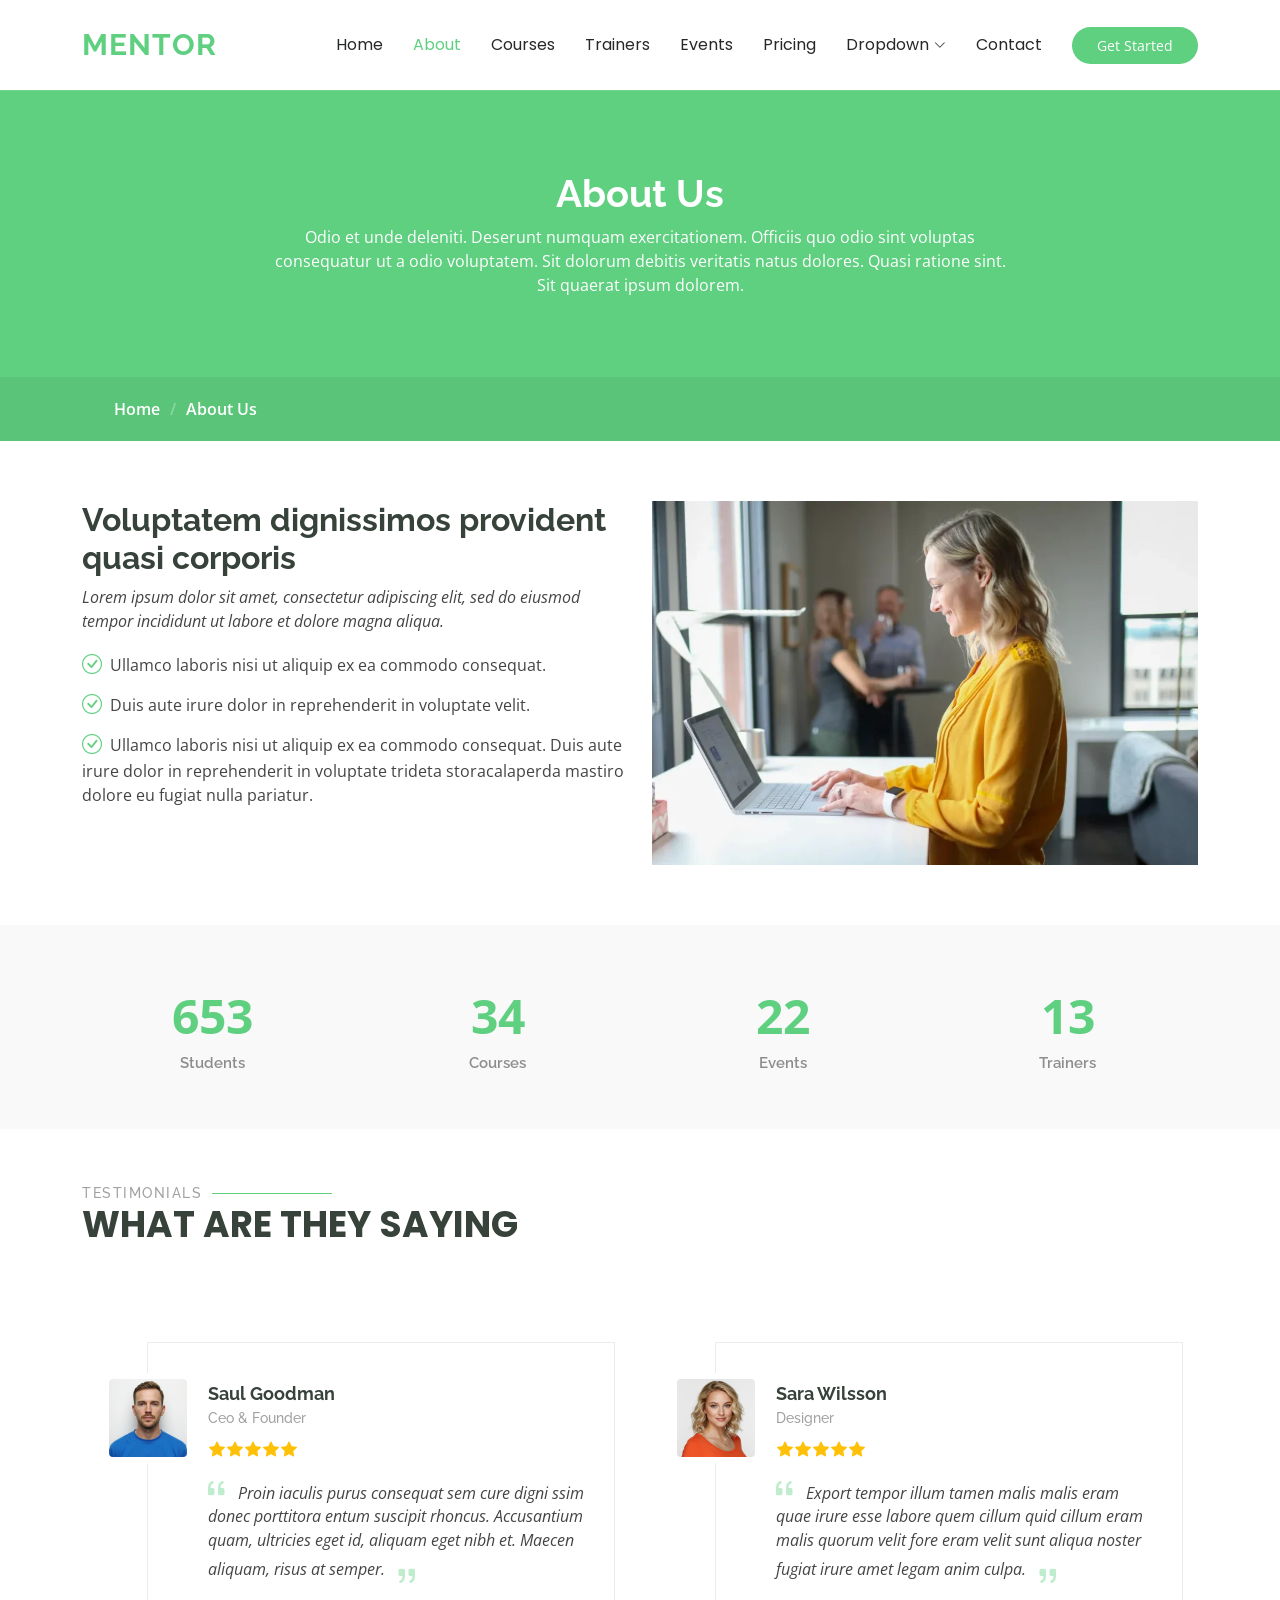
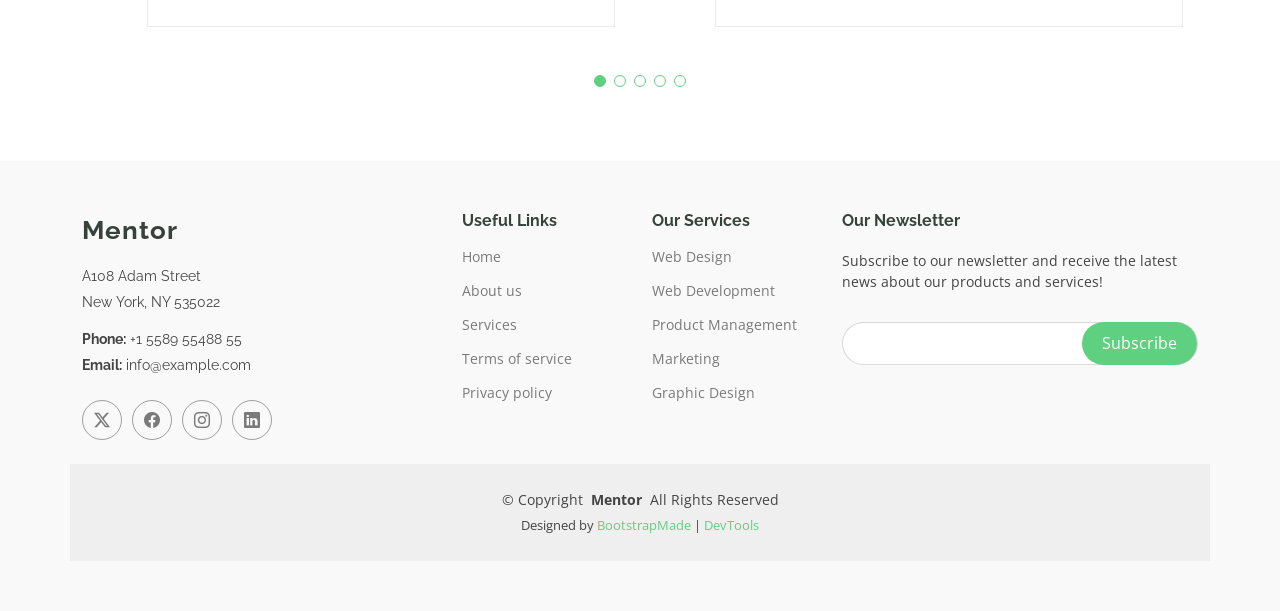
==== about.html @ 99d4b5e5 "first commit" ====
<!DOCTYPE html>
<html lang="en">

<head>
  <meta charset="utf-8">
  <meta content="width=device-width, initial-scale=1.0" name="viewport">
  <title>About - Mentor Bootstrap Template</title>
  <meta name="description" content="">
  <meta name="keywords" content="">

  <!-- Favicons -->
  <link href="assets/img/favicon.png" rel="icon">
  <link href="assets/img/apple-touch-icon.png" rel="apple-touch-icon">

  <!-- Fonts -->
  <link href="https://fonts.googleapis.com" rel="preconnect">
  <link href="https://fonts.gstatic.com" rel="preconnect" crossorigin>
  <link href="https://fonts.googleapis.com/css2?family=Open+Sans:ital,wght@0,300;0,400;0,500;0,600;0,700;0,800;1,300;1,400;1,500;1,600;1,700;1,800&family=Poppins:ital,wght@0,100;0,200;0,300;0,400;0,500;0,600;0,700;0,800;0,900;1,100;1,200;1,300;1,400;1,500;1,600;1,700;1,800;1,900&family=Raleway:ital,wght@0,100;0,200;0,300;0,400;0,500;0,600;0,700;0,800;0,900;1,100;1,200;1,300;1,400;1,500;1,600;1,700;1,800;1,900&display=swap" rel="stylesheet">

  <!-- Vendor CSS Files -->
  <link href="assets/vendor/bootstrap/css/bootstrap.min.css" rel="stylesheet">
  <link href="assets/vendor/bootstrap-icons/bootstrap-icons.css" rel="stylesheet">
  <link href="assets/vendor/aos/aos.css" rel="stylesheet">
  <link href="assets/vendor/glightbox/css/glightbox.min.css" rel="stylesheet">
  <link href="assets/vendor/swiper/swiper-bundle.min.css" rel="stylesheet">

  <!-- Main CSS File -->
  <link href="assets/css/main.css" rel="stylesheet">

  <!-- =======================================================
  * Template Name: Mentor
  * Template URL: https://bootstrapmade.com/mentor-free-education-bootstrap-theme/
  * Updated: Jul 07 2025 with Bootstrap v5.3.7
  * Author: BootstrapMade.com
  * License: https://bootstrapmade.com/license/
  ======================================================== -->
</head>

<body class="about-page">

  <header id="header" class="header d-flex align-items-center sticky-top">
    <div class="container-fluid container-xl position-relative d-flex align-items-center">

      <a href="index.html" class="logo d-flex align-items-center me-auto">
        <!-- Uncomment the line below if you also wish to use an image logo -->
        <!-- <img src="assets/img/logo.webp" alt=""> -->
        <h1 class="sitename">Mentor</h1>
      </a>

      <nav id="navmenu" class="navmenu">
        <ul>
          <li><a href="index.html">Home<br></a></li>
          <li><a href="about.html" class="active">About</a></li>
          <li><a href="courses.html">Courses</a></li>
          <li><a href="trainers.html">Trainers</a></li>
          <li><a href="events.html">Events</a></li>
          <li><a href="pricing.html">Pricing</a></li>
          <li class="dropdown"><a href="#"><span>Dropdown</span> <i class="bi bi-chevron-down toggle-dropdown"></i></a>
            <ul>
              <li><a href="#">Dropdown 1</a></li>
              <li class="dropdown"><a href="#"><span>Deep Dropdown</span> <i class="bi bi-chevron-down toggle-dropdown"></i></a>
                <ul>
                  <li><a href="#">Deep Dropdown 1</a></li>
                  <li><a href="#">Deep Dropdown 2</a></li>
                  <li><a href="#">Deep Dropdown 3</a></li>
                  <li><a href="#">Deep Dropdown 4</a></li>
                  <li><a href="#">Deep Dropdown 5</a></li>
                </ul>
              </li>
              <li><a href="#">Dropdown 2</a></li>
              <li><a href="#">Dropdown 3</a></li>
              <li><a href="#">Dropdown 4</a></li>
            </ul>
          </li>
          <li><a href="contact.html">Contact</a></li>
        </ul>
        <i class="mobile-nav-toggle d-xl-none bi bi-list"></i>
      </nav>

      <a class="btn-getstarted" href="courses.html">Get Started</a>

    </div>
  </header>

  <main class="main">

    <!-- Page Title -->
    <div class="page-title" data-aos="fade">
      <div class="heading">
        <div class="container">
          <div class="row d-flex justify-content-center text-center">
            <div class="col-lg-8">
              <h1>About Us<br></h1>
              <p class="mb-0">Odio et unde deleniti. Deserunt numquam exercitationem. Officiis quo odio sint voluptas consequatur ut a odio voluptatem. Sit dolorum debitis veritatis natus dolores. Quasi ratione sint. Sit quaerat ipsum dolorem.</p>
            </div>
          </div>
        </div>
      </div>
      <nav class="breadcrumbs">
        <div class="container">
          <ol>
            <li><a href="index.html">Home</a></li>
            <li class="current">About Us<br></li>
          </ol>
        </div>
      </nav>
    </div><!-- End Page Title -->

    <!-- About Us Section -->
    <section id="about-us" class="section about-us">

      <div class="container">

        <div class="row gy-4">

          <div class="col-lg-6 order-1 order-lg-2" data-aos="fade-up" data-aos-delay="100">
            <img src="assets/img/about/about-1.webp" class="img-fluid" alt="">
          </div>

          <div class="col-lg-6 order-2 order-lg-1 content" data-aos="fade-up" data-aos-delay="200">
            <h3>Voluptatem dignissimos provident quasi corporis</h3>
            <p class="fst-italic">
              Lorem ipsum dolor sit amet, consectetur adipiscing elit, sed do eiusmod tempor incididunt ut labore et dolore
              magna aliqua.
            </p>
            <ul>
              <li><i class="bi bi-check-circle"></i> <span>Ullamco laboris nisi ut aliquip ex ea commodo consequat.</span></li>
              <li><i class="bi bi-check-circle"></i> <span>Duis aute irure dolor in reprehenderit in voluptate velit.</span></li>
              <li><i class="bi bi-check-circle"></i> <span>Ullamco laboris nisi ut aliquip ex ea commodo consequat. Duis aute irure dolor in reprehenderit in voluptate trideta storacalaperda mastiro dolore eu fugiat nulla pariatur.</span></li>
            </ul>
          </div>

        </div>

      </div>

    </section><!-- /About Us Section -->

    <!-- Counts Section -->
    <section id="counts" class="section counts light-background">

      <div class="container" data-aos="fade-up" data-aos-delay="100">

        <div class="row gy-4">

          <div class="col-lg-3 col-md-6">
            <div class="stats-item text-center w-100 h-100">
              <span data-purecounter-start="0" data-purecounter-end="1232" data-purecounter-duration="1" class="purecounter"></span>
              <p>Students</p>
            </div>
          </div><!-- End Stats Item -->

          <div class="col-lg-3 col-md-6">
            <div class="stats-item text-center w-100 h-100">
              <span data-purecounter-start="0" data-purecounter-end="64" data-purecounter-duration="1" class="purecounter"></span>
              <p>Courses</p>
            </div>
          </div><!-- End Stats Item -->

          <div class="col-lg-3 col-md-6">
            <div class="stats-item text-center w-100 h-100">
              <span data-purecounter-start="0" data-purecounter-end="42" data-purecounter-duration="1" class="purecounter"></span>
              <p>Events</p>
            </div>
          </div><!-- End Stats Item -->

          <div class="col-lg-3 col-md-6">
            <div class="stats-item text-center w-100 h-100">
              <span data-purecounter-start="0" data-purecounter-end="24" data-purecounter-duration="1" class="purecounter"></span>
              <p>Trainers</p>
            </div>
          </div><!-- End Stats Item -->

        </div>

      </div>

    </section><!-- /Counts Section -->

    <!-- Testimonials Section -->
    <section id="testimonials" class="testimonials section">

      <!-- Section Title -->
      <div class="container section-title" data-aos="fade-up">
        <h2>Testimonials</h2>
        <p>What are they saying</p>
      </div><!-- End Section Title -->

      <div class="container" data-aos="fade-up" data-aos-delay="100">

        <div class="swiper init-swiper">
          <script type="application/json" class="swiper-config">
            {
              "loop": true,
              "speed": 600,
              "autoplay": {
                "delay": 5000
              },
              "slidesPerView": "auto",
              "pagination": {
                "el": ".swiper-pagination",
                "type": "bullets",
                "clickable": true
              },
              "breakpoints": {
                "320": {
                  "slidesPerView": 1,
                  "spaceBetween": 40
                },
                "1200": {
                  "slidesPerView": 2,
                  "spaceBetween": 20
                }
              }
            }
          </script>
          <div class="swiper-wrapper">

            <div class="swiper-slide">
              <div class="testimonial-wrap">
                <div class="testimonial-item">
                  <img src="assets/img/person/person-m-9.webp" class="testimonial-img" alt="">
                  <h3>Saul Goodman</h3>
                  <h4>Ceo &amp; Founder</h4>
                  <div class="stars">
                    <i class="bi bi-star-fill"></i><i class="bi bi-star-fill"></i><i class="bi bi-star-fill"></i><i class="bi bi-star-fill"></i><i class="bi bi-star-fill"></i>
                  </div>
                  <p>
                    <i class="bi bi-quote quote-icon-left"></i>
                    <span>Proin iaculis purus consequat sem cure digni ssim donec porttitora entum suscipit rhoncus. Accusantium quam, ultricies eget id, aliquam eget nibh et. Maecen aliquam, risus at semper.</span>
                    <i class="bi bi-quote quote-icon-right"></i>
                  </p>
                </div>
              </div>
            </div><!-- End testimonial item -->

            <div class="swiper-slide">
              <div class="testimonial-wrap">
                <div class="testimonial-item">
                  <img src="assets/img/person/person-f-5.webp" class="testimonial-img" alt="">
                  <h3>Sara Wilsson</h3>
                  <h4>Designer</h4>
                  <div class="stars">
                    <i class="bi bi-star-fill"></i><i class="bi bi-star-fill"></i><i class="bi bi-star-fill"></i><i class="bi bi-star-fill"></i><i class="bi bi-star-fill"></i>
                  </div>
                  <p>
                    <i class="bi bi-quote quote-icon-left"></i>
                    <span>Export tempor illum tamen malis malis eram quae irure esse labore quem cillum quid cillum eram malis quorum velit fore eram velit sunt aliqua noster fugiat irure amet legam anim culpa.</span>
                    <i class="bi bi-quote quote-icon-right"></i>
                  </p>
                </div>
              </div>
            </div><!-- End testimonial item -->

            <div class="swiper-slide">
              <div class="testimonial-wrap">
                <div class="testimonial-item">
                  <img src="assets/img/person/person-f-12.webp" class="testimonial-img" alt="">
                  <h3>Jena Karlis</h3>
                  <h4>Store Owner</h4>
                  <div class="stars">
                    <i class="bi bi-star-fill"></i><i class="bi bi-star-fill"></i><i class="bi bi-star-fill"></i><i class="bi bi-star-fill"></i><i class="bi bi-star-fill"></i>
                  </div>
                  <p>
                    <i class="bi bi-quote quote-icon-left"></i>
                    <span>Enim nisi quem export duis labore cillum quae magna enim sint quorum nulla quem veniam duis minim tempor labore quem eram duis noster aute amet eram fore quis sint minim.</span>
                    <i class="bi bi-quote quote-icon-right"></i>
                  </p>
                </div>
              </div>
            </div><!-- End testimonial item -->

            <div class="swiper-slide">
              <div class="testimonial-wrap">
                <div class="testimonial-item">
                  <img src="assets/img/person/person-m-12.webp" class="testimonial-img" alt="">
                  <h3>Matt Brandon</h3>
                  <h4>Freelancer</h4>
                  <div class="stars">
                    <i class="bi bi-star-fill"></i><i class="bi bi-star-fill"></i><i class="bi bi-star-fill"></i><i class="bi bi-star-fill"></i><i class="bi bi-star-fill"></i>
                  </div>
                  <p>
                    <i class="bi bi-quote quote-icon-left"></i>
                    <span>Fugiat enim eram quae cillum dolore dolor amet nulla culpa multos export minim fugiat minim velit minim dolor enim duis veniam ipsum anim magna sunt elit fore quem dolore labore illum veniam.</span>
                    <i class="bi bi-quote quote-icon-right"></i>
                  </p>
                </div>
              </div>
            </div><!-- End testimonial item -->

            <div class="swiper-slide">
              <div class="testimonial-wrap">
                <div class="testimonial-item">
                  <img src="assets/img/person/person-m-13.webp" class="testimonial-img" alt="">
                  <h3>John Larson</h3>
                  <h4>Entrepreneur</h4>
                  <div class="stars">
                    <i class="bi bi-star-fill"></i><i class="bi bi-star-fill"></i><i class="bi bi-star-fill"></i><i class="bi bi-star-fill"></i><i class="bi bi-star-fill"></i>
                  </div>
                  <p>
                    <i class="bi bi-quote quote-icon-left"></i>
                    <span>Quis quorum aliqua sint quem legam fore sunt eram irure aliqua veniam tempor noster veniam enim culpa labore duis sunt culpa nulla illum cillum fugiat legam esse veniam culpa fore nisi cillum quid.</span>
                    <i class="bi bi-quote quote-icon-right"></i>
                  </p>
                </div>
              </div>
            </div><!-- End testimonial item -->

          </div>
          <div class="swiper-pagination"></div>
        </div>

      </div>

    </section><!-- /Testimonials Section -->

  </main>

  <footer id="footer" class="footer position-relative light-background">

    <div class="container footer-top">
      <div class="row gy-4">
        <div class="col-lg-4 col-md-6 footer-about">
          <a href="index.html" class="logo d-flex align-items-center">
            <span class="sitename">Mentor</span>
          </a>
          <div class="footer-contact pt-3">
            <p>A108 Adam Street</p>
            <p>New York, NY 535022</p>
            <p class="mt-3"><strong>Phone:</strong> <span>+1 5589 55488 55</span></p>
            <p><strong>Email:</strong> <span>info@example.com</span></p>
          </div>
          <div class="social-links d-flex mt-4">
            <a href=""><i class="bi bi-twitter-x"></i></a>
            <a href=""><i class="bi bi-facebook"></i></a>
            <a href=""><i class="bi bi-instagram"></i></a>
            <a href=""><i class="bi bi-linkedin"></i></a>
          </div>
        </div>

        <div class="col-lg-2 col-md-3 footer-links">
          <h4>Useful Links</h4>
          <ul>
            <li><a href="#">Home</a></li>
            <li><a href="#">About us</a></li>
            <li><a href="#">Services</a></li>
            <li><a href="#">Terms of service</a></li>
            <li><a href="#">Privacy policy</a></li>
          </ul>
        </div>

        <div class="col-lg-2 col-md-3 footer-links">
          <h4>Our Services</h4>
          <ul>
            <li><a href="#">Web Design</a></li>
            <li><a href="#">Web Development</a></li>
            <li><a href="#">Product Management</a></li>
            <li><a href="#">Marketing</a></li>
            <li><a href="#">Graphic Design</a></li>
          </ul>
        </div>

        <div class="col-lg-4 col-md-12 footer-newsletter">
          <h4>Our Newsletter</h4>
          <p>Subscribe to our newsletter and receive the latest news about our products and services!</p>
          <form action="#" method="post" class="email-form">
            <div class="newsletter-form"><input type="email" name="email"><input type="submit" value="Subscribe"></div>
            <div class="loading">Loading</div>
            <div class="error-message"></div>
            <div class="sent-message">Your subscription request has been sent. Thank you!</div>
          </form>
        </div>

      </div>
    </div>

    <div class="container copyright text-center mt-4">
      <p>© <span>Copyright</span> <strong class="px-1 sitename">Mentor</strong> <span>All Rights Reserved</span></p>
      <div class="credits">
        <!-- All the links in the footer should remain intact. -->
        <!-- You can delete the links only if you've purchased the pro version. -->
        <!-- Licensing information: https://bootstrapmade.com/license/ -->
        Designed by <a href="https://bootstrapmade.com/">BootstrapMade</a> | <a href="https://bootstrapmade.com/tools/">DevTools</a>
      </div>
    </div>

  </footer>

  <!-- Scroll Top -->
  <a href="#" id="scroll-top" class="scroll-top d-flex align-items-center justify-content-center"><i class="bi bi-arrow-up-short"></i></a>

  <!-- Preloader -->
  <div id="preloader"></div>

  <!-- Vendor JS Files -->
  <script src="assets/vendor/bootstrap/js/bootstrap.bundle.min.js"></script>
  <script src="assets/vendor/aos/aos.js"></script>
  <script src="assets/vendor/glightbox/js/glightbox.min.js"></script>
  <script src="assets/vendor/purecounter/purecounter_vanilla.js"></script>
  <script src="assets/vendor/swiper/swiper-bundle.min.js"></script>

  <!-- Main JS File -->
  <script src="assets/js/main.js"></script>

</body>

</html>
---- assets/css/main.css ----
/**
* Template Name: Mentor
* Template URL: https://bootstrapmade.com/mentor-free-education-bootstrap-theme/
* Updated: Jul 07 2025 with Bootstrap v5.3.7
* Author: BootstrapMade.com
* License: https://bootstrapmade.com/license/
*/

/*--------------------------------------------------------------
# Font & Color Variables
# Help: https://bootstrapmade.com/color-system/
--------------------------------------------------------------*/
/* Fonts */
:root {
  --default-font: "Open Sans",  system-ui, -apple-system, "Segoe UI", Roboto, "Helvetica Neue", Arial, "Noto Sans", "Liberation Sans", sans-serif, "Apple Color Emoji", "Segoe UI Emoji", "Segoe UI Symbol", "Noto Color Emoji";
  --heading-font: "Raleway",  sans-serif;
  --nav-font: "Poppins",  sans-serif;
}

/* Global Colors - The following color variables are used throughout the website. Updating them here will change the color scheme of the entire website */
:root { 
  --background-color: #ffffff; /* Background color for the entire website, including individual sections */
  --default-color: #444444; /* Default color used for the majority of the text content across the entire website */
  --heading-color: #37423b; /* Color for headings, subheadings and title throughout the website */
  --accent-color: #5fcf80; /* Accent color that represents your brand on the website. It's used for buttons, links, and other elements that need to stand out */
  --surface-color: #ffffff; /* The surface color is used as a background of boxed elements within sections, such as cards, icon boxes, or other elements that require a visual separation from the global background. */
  --contrast-color: #ffffff; /* Contrast color for text, ensuring readability against backgrounds of accent, heading, or default colors. */
}

/* Nav Menu Colors - The following color variables are used specifically for the navigation menu. They are separate from the global colors to allow for more customization options */
:root {
  --nav-color: #272828;  /* The default color of the main navmenu links */
  --nav-hover-color: #5fcf80; /* Applied to main navmenu links when they are hovered over or active */
  --nav-mobile-background-color: #ffffff; /* Used as the background color for mobile navigation menu */
  --nav-dropdown-background-color: #ffffff; /* Used as the background color for dropdown items that appear when hovering over primary navigation items */
  --nav-dropdown-color: #272828; /* Used for navigation links of the dropdown items in the navigation menu. */
  --nav-dropdown-hover-color: #5fcf80; /* Similar to --nav-hover-color, this color is applied to dropdown navigation links when they are hovered over. */
}

/* Color Presets - These classes override global colors when applied to any section or element, providing reuse of the sam color scheme. */

.light-background {
  --background-color: #f9f9f9;
  --surface-color: #ffffff;
}

.dark-background {
  --background-color: #060606;
  --default-color: #ffffff;
  --heading-color: #ffffff;
  --surface-color: #252525;
  --contrast-color: #ffffff;
}

/* Smooth scroll */
:root {
  scroll-behavior: smooth;
}

/*--------------------------------------------------------------
# General Styling & Shared Classes
--------------------------------------------------------------*/
body {
  color: var(--default-color);
  background-color: var(--background-color);
  font-family: var(--default-font);
}

a {
  color: var(--accent-color);
  text-decoration: none;
  transition: 0.3s;
}

a:hover {
  color: color-mix(in srgb, var(--accent-color), transparent 25%);
  text-decoration: none;
}

h1,
h2,
h3,
h4,
h5,
h6 {
  color: var(--heading-color);
  font-family: var(--heading-font);
}

/* Email Form Messages
------------------------------*/
.email-form .error-message {
  display: none;
  background: #df1529;
  color: #ffffff;
  text-align: left;
  padding: 15px;
  margin-bottom: 24px;
  font-weight: 600;
}

.email-form .sent-message {
  display: none;
  color: #ffffff;
  background: #059652;
  text-align: center;
  padding: 15px;
  margin-bottom: 24px;
  font-weight: 600;
}

.email-form .loading {
  display: none;
  background: var(--surface-color);
  text-align: center;
  padding: 15px;
  margin-bottom: 24px;
}

.email-form .loading:before {
  content: "";
  display: inline-block;
  border-radius: 50%;
  width: 24px;
  height: 24px;
  margin: 0 10px -6px 0;
  border: 3px solid var(--accent-color);
  border-top-color: var(--surface-color);
  animation: email-form-loading 1s linear infinite;
}

@keyframes email-form-loading {
  0% {
    transform: rotate(0deg);
  }

  100% {
    transform: rotate(360deg);
  }
}

/* Pulsating Play Button
------------------------------*/
.pulsating-play-btn {
  width: 94px;
  height: 94px;
  background: radial-gradient(var(--accent-color) 50%, color-mix(in srgb, var(--accent-color), transparent 75%) 52%);
  border-radius: 50%;
  display: block;
  position: relative;
  overflow: hidden;
}

.pulsating-play-btn:before {
  content: "";
  position: absolute;
  width: 120px;
  height: 120px;
  animation-delay: 0s;
  animation: pulsate-play-btn 2s;
  animation-direction: forwards;
  animation-iteration-count: infinite;
  animation-timing-function: steps;
  opacity: 1;
  border-radius: 50%;
  border: 5px solid color-mix(in srgb, var(--accent-color), transparent 30%);
  top: -15%;
  left: -15%;
  background: rgba(198, 16, 0, 0);
}

.pulsating-play-btn:after {
  content: "";
  position: absolute;
  left: 50%;
  top: 50%;
  transform: translateX(-40%) translateY(-50%);
  width: 0;
  height: 0;
  border-top: 10px solid transparent;
  border-bottom: 10px solid transparent;
  border-left: 15px solid #fff;
  z-index: 100;
  transition: all 400ms cubic-bezier(0.55, 0.055, 0.675, 0.19);
}

.pulsating-play-btn:hover:before {
  content: "";
  position: absolute;
  left: 50%;
  top: 50%;
  transform: translateX(-40%) translateY(-50%);
  width: 0;
  height: 0;
  border: none;
  border-top: 10px solid transparent;
  border-bottom: 10px solid transparent;
  border-left: 15px solid #fff;
  z-index: 200;
  animation: none;
  border-radius: 0;
}

.pulsating-play-btn:hover:after {
  border-left: 15px solid var(--accent-color);
  transform: scale(20);
}

@keyframes pulsate-play-btn {
  0% {
    transform: scale(0.6, 0.6);
    opacity: 1;
  }

  100% {
    transform: scale(1, 1);
    opacity: 0;
  }
}

/*--------------------------------------------------------------
# Global Header
--------------------------------------------------------------*/
.header {
  color: var(--default-color);
  background-color: var(--background-color);
  padding: 15px 0;
  transition: all 0.5s;
  z-index: 997;
}

.header .logo {
  line-height: 1;
}

.header .logo img {
  max-height: 36px;
  margin-right: 8px;
}

.header .logo h1 {
  font-weight: 700;
  font-size: 30px;
  margin: 0;
  letter-spacing: 1px;
  text-transform: uppercase;
  color: var(--accent-color);
}

.header .btn-getstarted,
.header .btn-getstarted:focus {
  color: var(--contrast-color);
  background: var(--accent-color);
  font-size: 14px;
  padding: 8px 25px;
  margin: 0 0 0 30px;
  border-radius: 50px;
  transition: 0.3s;
}

.header .btn-getstarted:hover,
.header .btn-getstarted:focus:hover {
  color: var(--contrast-color);
  background: color-mix(in srgb, var(--accent-color), transparent 15%);
}

@media (max-width: 1200px) {
  .header .logo {
    order: 1;
  }

  .header .btn-getstarted {
    order: 2;
    margin: 0 15px 0 0;
    padding: 6px 15px;
  }

  .header .navmenu {
    order: 3;
  }
}

.scrolled .header {
  box-shadow: 0px 0 18px rgba(0, 0, 0, 0.1);
}

/*--------------------------------------------------------------
# Navigation Menu
--------------------------------------------------------------*/
/* Navmenu - Desktop */
@media (min-width: 1200px) {
  .navmenu {
    padding: 0;
  }

  .navmenu ul {
    margin: 0;
    padding: 0;
    display: flex;
    list-style: none;
    align-items: center;
  }

  .navmenu li {
    position: relative;
  }

  .navmenu a,
  .navmenu a:focus {
    color: var(--nav-color);
    padding: 18px 15px;
    font-size: 16px;
    font-family: var(--nav-font);
    font-weight: 400;
    display: flex;
    align-items: center;
    justify-content: space-between;
    white-space: nowrap;
    transition: 0.3s;
  }

  .navmenu a i,
  .navmenu a:focus i {
    font-size: 12px;
    line-height: 0;
    margin-left: 5px;
    transition: 0.3s;
  }

  .navmenu li:last-child a {
    padding-right: 0;
  }

  .navmenu li:hover>a,
  .navmenu .active,
  .navmenu .active:focus {
    color: var(--nav-hover-color);
  }

  .navmenu .dropdown ul {
    margin: 0;
    padding: 10px 0;
    background: var(--nav-dropdown-background-color);
    display: block;
    position: absolute;
    visibility: hidden;
    left: 14px;
    top: 130%;
    opacity: 0;
    transition: 0.3s;
    border-radius: 4px;
    z-index: 99;
    box-shadow: 0px 0px 30px rgba(0, 0, 0, 0.1);
  }

  .navmenu .dropdown ul li {
    min-width: 200px;
  }

  .navmenu .dropdown ul a {
    padding: 10px 20px;
    font-size: 15px;
    text-transform: none;
    color: var(--nav-dropdown-color);
  }

  .navmenu .dropdown ul a i {
    font-size: 12px;
  }

  .navmenu .dropdown ul a:hover,
  .navmenu .dropdown ul .active:hover,
  .navmenu .dropdown ul li:hover>a {
    color: var(--nav-dropdown-hover-color);
  }

  .navmenu .dropdown:hover>ul {
    opacity: 1;
    top: 100%;
    visibility: visible;
  }

  .navmenu .dropdown .dropdown ul {
    top: 0;
    left: -90%;
    visibility: hidden;
  }

  .navmenu .dropdown .dropdown:hover>ul {
    opacity: 1;
    top: 0;
    left: -100%;
    visibility: visible;
  }
}

/* Navmenu - Mobile */
@media (max-width: 1199px) {
  .mobile-nav-toggle {
    color: var(--nav-color);
    font-size: 28px;
    line-height: 0;
    margin-right: 10px;
    cursor: pointer;
    transition: color 0.3s;
  }

  .navmenu {
    padding: 0;
    z-index: 9997;
  }

  .navmenu ul {
    display: none;
    list-style: none;
    position: absolute;
    inset: 60px 20px 20px 20px;
    padding: 10px 0;
    margin: 0;
    border-radius: 6px;
    background-color: var(--nav-mobile-background-color);
    border: 1px solid color-mix(in srgb, var(--default-color), transparent 90%);
    box-shadow: none;
    overflow-y: auto;
    transition: 0.3s;
    z-index: 9998;
  }

  .navmenu a,
  .navmenu a:focus {
    color: var(--nav-dropdown-color);
    padding: 10px 20px;
    font-family: var(--nav-font);
    font-size: 17px;
    font-weight: 500;
    display: flex;
    align-items: center;
    justify-content: space-between;
    white-space: nowrap;
    transition: 0.3s;
  }

  .navmenu a i,
  .navmenu a:focus i {
    font-size: 12px;
    line-height: 0;
    margin-left: 5px;
    width: 30px;
    height: 30px;
    display: flex;
    align-items: center;
    justify-content: center;
    border-radius: 50%;
    transition: 0.3s;
    background-color: color-mix(in srgb, var(--accent-color), transparent 90%);
  }

  .navmenu a i:hover,
  .navmenu a:focus i:hover {
    background-color: var(--accent-color);
    color: var(--contrast-color);
  }

  .navmenu a:hover,
  .navmenu .active,
  .navmenu .active:focus {
    color: var(--nav-dropdown-hover-color);
  }

  .navmenu .active i,
  .navmenu .active:focus i {
    background-color: var(--accent-color);
    color: var(--contrast-color);
    transform: rotate(180deg);
  }

  .navmenu .dropdown ul {
    position: static;
    display: none;
    z-index: 99;
    padding: 10px 0;
    margin: 10px 20px;
    background-color: var(--nav-dropdown-background-color);
    transition: all 0.5s ease-in-out;
  }

  .navmenu .dropdown ul ul {
    background-color: rgba(33, 37, 41, 0.1);
  }

  .navmenu .dropdown>.dropdown-active {
    display: block;
    background-color: rgba(33, 37, 41, 0.03);
  }

  .mobile-nav-active {
    overflow: hidden;
  }

  .mobile-nav-active .mobile-nav-toggle {
    color: #fff;
    position: absolute;
    font-size: 32px;
    top: 15px;
    right: 15px;
    margin-right: 0;
    z-index: 9999;
  }

  .mobile-nav-active .navmenu {
    position: fixed;
    overflow: hidden;
    inset: 0;
    background: rgba(33, 37, 41, 0.8);
    transition: 0.3s;
  }

  .mobile-nav-active .navmenu>ul {
    display: block;
  }
}

/*--------------------------------------------------------------
# Global Footer
--------------------------------------------------------------*/
.footer {
  color: var(--default-color);
  background-color: var(--background-color);
  font-size: 14px;
  padding-bottom: 50px;
  position: relative;
}

.footer .footer-top {
  padding-top: 50px;
}

.footer .footer-about .logo {
  margin-bottom: 0;
}

.footer .footer-about .logo img {
  max-height: 40px;
  margin-right: 6px;
}

.footer .footer-about .logo span {
  font-size: 26px;
  font-weight: 700;
  letter-spacing: 1px;
  font-family: var(--heading-font);
  color: var(--heading-color);
}

.footer .footer-about p {
  font-size: 14px;
  font-family: var(--heading-font);
}

.footer .social-links a {
  display: flex;
  align-items: center;
  justify-content: center;
  width: 40px;
  height: 40px;
  border-radius: 50%;
  border: 1px solid color-mix(in srgb, var(--default-color), transparent 50%);
  font-size: 16px;
  color: color-mix(in srgb, var(--default-color), transparent 30%);
  margin-right: 10px;
  transition: 0.3s;
}

.footer .social-links a:hover {
  color: var(--accent-color);
  border-color: var(--accent-color);
}

.footer h4 {
  font-size: 16px;
  font-weight: bold;
  position: relative;
  padding-bottom: 12px;
}

.footer .footer-links {
  margin-bottom: 30px;
}

.footer .footer-links ul {
  list-style: none;
  padding: 0;
  margin: 0;
}

.footer .footer-links ul i {
  padding-right: 2px;
  font-size: 12px;
  line-height: 0;
}

.footer .footer-links ul li {
  padding: 10px 0;
  display: flex;
  align-items: center;
}

.footer .footer-links ul li:first-child {
  padding-top: 0;
}

.footer .footer-links ul a {
  color: color-mix(in srgb, var(--default-color), transparent 30%);
  display: inline-block;
  line-height: 1;
}

.footer .footer-links ul a:hover {
  color: var(--accent-color);
}

.footer .footer-contact p {
  margin-bottom: 5px;
}

.footer .footer-newsletter .newsletter-form {
  margin-top: 30px;
  margin-bottom: 15px;
  padding: 6px 8px;
  position: relative;
  border-radius: 50px;
  border: 1px solid color-mix(in srgb, var(--default-color), transparent 80%);
  display: flex;
  background-color: var(--surface-color);
  transition: 0.3s;
}

.footer .footer-newsletter .newsletter-form:focus-within {
  border-color: var(--accent-color);
}

.footer .footer-newsletter .newsletter-form input[type=email] {
  border: 0;
  padding: 4px 8px;
  width: 100%;
  background-color: var(--surface-color);
  color: var(--default-color);
}

.footer .footer-newsletter .newsletter-form input[type=email]:focus-visible {
  outline: none;
}

.footer .footer-newsletter .newsletter-form input[type=submit] {
  border: 0;
  font-size: 16px;
  padding: 0 20px 2px 20px;
  margin: -7px -8px -7px 0;
  background: var(--accent-color);
  color: var(--contrast-color);
  transition: 0.3s;
  border-radius: 50px;
}

.footer .footer-newsletter .newsletter-form input[type=submit]:hover {
  background: color-mix(in srgb, var(--accent-color), transparent 20%);
}

.footer .copyright {
  padding-top: 25px;
  padding-bottom: 25px;
  background-color: color-mix(in srgb, var(--default-color), transparent 95%);
}

.footer .copyright p {
  margin-bottom: 0;
}

.footer .credits {
  margin-top: 6px;
  font-size: 13px;
}

/*--------------------------------------------------------------
# Preloader
--------------------------------------------------------------*/
#preloader {
  position: fixed;
  inset: 0;
  z-index: 999999;
  overflow: hidden;
  background: var(--background-color);
  transition: all 0.6s ease-out;
}

#preloader:before {
  content: "";
  position: fixed;
  top: calc(50% - 30px);
  left: calc(50% - 30px);
  border: 6px solid #ffffff;
  border-color: var(--accent-color) transparent var(--accent-color) transparent;
  border-radius: 50%;
  width: 60px;
  height: 60px;
  animation: animate-preloader 1.5s linear infinite;
}

@keyframes animate-preloader {
  0% {
    transform: rotate(0deg);
  }

  100% {
    transform: rotate(360deg);
  }
}

/*--------------------------------------------------------------
# Scroll Top Button
--------------------------------------------------------------*/
.scroll-top {
  position: fixed;
  visibility: hidden;
  opacity: 0;
  right: 15px;
  bottom: -15px;
  z-index: 99999;
  background-color: var(--accent-color);
  width: 44px;
  height: 44px;
  border-radius: 50px;
  transition: all 0.4s;
}

.scroll-top i {
  font-size: 24px;
  color: var(--contrast-color);
  line-height: 0;
}

.scroll-top:hover {
  background-color: color-mix(in srgb, var(--accent-color), transparent 20%);
  color: var(--contrast-color);
}

.scroll-top.active {
  visibility: visible;
  opacity: 1;
  bottom: 15px;
}

/*--------------------------------------------------------------
# Disable aos animation delay on mobile devices
--------------------------------------------------------------*/
@media screen and (max-width: 768px) {
  [data-aos-delay] {
    transition-delay: 0 !important;
  }
}

/*--------------------------------------------------------------
# Global Page Titles & Breadcrumbs
--------------------------------------------------------------*/
.page-title {
  --default-color: var(--contrast-color);
  --background-color: var(--accent-color);
  --heading-color: var(--contrast-color);
  color: var(--default-color);
  background-color: var(--background-color);
  position: relative;
}

.page-title .heading {
  padding: 80px 0;
  border-top: 1px solid color-mix(in srgb, var(--default-color), transparent 90%);
}

.page-title .heading h1 {
  font-size: 38px;
  font-weight: 700;
}

.page-title nav {
  background-color: color-mix(in srgb, var(--accent-color) 90%, black 5%);
  padding: 20px 0;
}

.page-title nav a {
  color: var(--default-color);
}

.page-title nav ol {
  display: flex;
  flex-wrap: wrap;
  list-style: none;
  margin: 0;
  font-size: 16px;
  font-weight: 600;
}

.page-title nav ol li+li {
  padding-left: 10px;
}

.page-title nav ol li+li::before {
  content: "/";
  display: inline-block;
  padding-right: 10px;
  color: color-mix(in srgb, var(--default-color), transparent 70%);
}

/*--------------------------------------------------------------
# Global Sections
--------------------------------------------------------------*/
section,
.section {
  color: var(--default-color);
  background-color: var(--background-color);
  padding: 60px 0;
  scroll-margin-top: 900px;
  overflow: clip;
}

@media (max-width: 1199px) {

  section,
  .section {
    scroll-margin-top: 66px;
  }
}

/*--------------------------------------------------------------
# Global Section Titles
--------------------------------------------------------------*/
.section-title {
  padding-bottom: 60px;
  position: relative;
}

.section-title h2 {
  font-size: 14px;
  font-weight: 500;
  padding: 0;
  line-height: 1px;
  margin: 0;
  letter-spacing: 1.5px;
  text-transform: uppercase;
  color: color-mix(in srgb, var(--default-color), transparent 50%);
  position: relative;
}

.section-title h2::after {
  content: "";
  width: 120px;
  height: 1px;
  display: inline-block;
  background: var(--accent-color);
  margin: 4px 10px;
}

.section-title p {
  color: var(--heading-color);
  margin: 0;
  font-size: 36px;
  font-weight: 700;
  font-family: var(--nav-font);
  text-transform: uppercase;
}

/*--------------------------------------------------------------
# Hero Section
--------------------------------------------------------------*/
.hero {
  width: 100%;
  min-height: 80vh;
  position: relative;
  padding: 80px 0;
  display: flex;
  align-items: center;
  justify-content: center;
  color: var(--default-color);
}

.hero img {
  position: absolute;
  inset: 0;
  display: block;
  width: 100%;
  height: 100%;
  object-fit: cover;
  z-index: 1;
}

.hero:before {
  content: "";
  background: color-mix(in srgb, var(--background-color), transparent 60%);
  position: absolute;
  inset: 0;
  z-index: 2;
}

.hero .container {
  position: relative;
  z-index: 3;
}

.hero h2 {
  margin: 0;
  font-size: 48px;
  font-weight: 700;
}

.hero p {
  color: color-mix(in srgb, var(--default-color), transparent 20%);
  margin: 10px 0 0 0;
  font-size: 24px;
}

.hero .btn-get-started {
  font-weight: 500;
  font-size: 15px;
  letter-spacing: 1px;
  display: inline-block;
  padding: 8px 35px 10px 35px;
  border-radius: 50px;
  transition: 0.4s;
  margin-top: 30px;
  border: 2px solid var(--default-color);
  color: var(--default-color);
}

.hero .btn-get-started:hover {
  background: var(--accent-color);
  border: 2px solid var(--accent-color);
}

@media (max-width: 768px) {
  .hero h2 {
    font-size: 32px;
  }

  .hero p {
    font-size: 18px;
  }
}

/*--------------------------------------------------------------
# About Section
--------------------------------------------------------------*/
.about .content h3 {
  font-size: 2rem;
  font-weight: 700;
}

.about .content ul {
  list-style: none;
  padding: 0;
}

.about .content ul li {
  padding-bottom: 10px;
}

.about .content ul i {
  font-size: 1.25rem;
  margin-right: 4px;
  color: var(--accent-color);
}

.about .content p:last-child {
  margin-bottom: 0;
}

.about .content .read-more {
  background: var(--accent-color);
  color: var(--contrast-color);
  font-family: var(--heading-font);
  font-weight: 500;
  font-size: 15px;
  letter-spacing: 1px;
  padding: 10px 24px 12px 24px;
  border-radius: 50px;
  transition: 0.3s;
  display: inline-flex;
  align-items: center;
  justify-content: center;
}

.about .content .read-more i {
  font-size: 18px;
  margin-left: 5px;
  line-height: 0;
  transition: 0.3s;
}

.about .content .read-more:hover {
  background: color-mix(in srgb, var(--accent-color), transparent 20%);
  padding-right: 19px;
}

.about .content .read-more:hover i {
  margin-left: 10px;
}

/*--------------------------------------------------------------
# Counts Section
--------------------------------------------------------------*/
.counts {
  padding: 25px 0;
}

.counts .stats-item {
  padding: 30px;
  width: 100%;
}

.counts .stats-item span {
  font-size: 48px;
  display: block;
  color: var(--accent-color);
  font-weight: 700;
}

.counts .stats-item p {
  color: color-mix(in srgb, var(--default-color), transparent 40%);
  padding: 0;
  margin: 0;
  font-family: var(--heading-font);
  font-size: 15px;
  font-weight: 600;
}

/*--------------------------------------------------------------
# Why Us Section
--------------------------------------------------------------*/
.why-us .why-box {
  color: var(--contrast-color);
  background: var(--accent-color);
  padding: 30px;
}

.why-us .why-box h3 {
  color: var(--contrast-color);
  font-weight: 700;
  font-size: 34px;
  margin-bottom: 30px;
}

.why-us .why-box p {
  margin-bottom: 30px;
}

.why-us .why-box .more-btn {
  display: inline-block;
  background: color-mix(in srgb, var(--contrast-color), transparent 85%);
  padding: 8px 40px 10px 40px;
  color: var(--contrast-color);
  transition: all ease-in-out 0.4s;
  border-radius: 50px;
}

.why-us .why-box .more-btn i {
  font-size: 14px;
}

.why-us .why-box .more-btn:hover {
  color: var(--accent-color);
  background: var(--surface-color);
}

.why-us .icon-box {
  background-color: var(--surface-color);
  text-align: center;
  padding: 40px 30px;
  width: 100%;
  height: 100%;
  border: 1px solid color-mix(in srgb, var(--default-color), transparent 90%);
}

.why-us .icon-box i {
  color: var(--accent-color);
  font-size: 32px;
  margin-bottom: 30px;
  background: color-mix(in srgb, var(--accent-color), transparent 95%);
  border-radius: 50px;
  display: flex;
  align-items: center;
  justify-content: center;
  width: 72px;
  height: 72px;
  transition: 0.3s;
}

.why-us .icon-box h4 {
  font-size: 20px;
  font-weight: 700;
  margin: 0 0 30px 0;
}

.why-us .icon-box p {
  font-size: 15px;
  color: color-mix(in srgb, var(--default-color), transparent 30%);
}

.why-us .icon-box:hover i {
  color: var(--contrast-color);
  background: var(--accent-color);
}

/*--------------------------------------------------------------
# Features Section
--------------------------------------------------------------*/
.features {
  padding: 10px 0;
}

.features .features-item {
  background-color: var(--surface-color);
  display: flex;
  align-items: center;
  padding: 20px;
  transition: 0.3s;
  border: 1px solid color-mix(in srgb, var(--default-color), transparent 90%);
  position: relative;
}

.features .features-item i {
  font-size: 32px;
  padding-right: 10px;
  line-height: 0;
}

.features .features-item h3 {
  font-weight: 700;
  margin: 0;
  padding: 0;
  line-height: 1;
  font-size: 16px;
}

.features .features-item h3 a {
  color: var(--heading-color);
  transition: 0.3s;
}

.features .features-item:hover {
  border-color: var(--accent-color);
}

.features .features-item:hover h3 a {
  color: var(--accent-color);
}

/*--------------------------------------------------------------
# Courses Section
--------------------------------------------------------------*/
.courses .course-item {
  background-color: var(--surface-color);
  border: 1px solid color-mix(in srgb, var(--default-color), transparent 90%);
  border-radius: 5px;
}

.courses .course-content {
  padding: 15px;
}

.courses .course-content h3 {
  font-weight: 700;
  font-size: 20px;
}

.courses .course-content h3 a {
  color: var(--heading-color);
  transition: 0.3s;
}

.courses .course-content h3 a:hover {
  color: var(--accent-color);
}

.courses .course-content .category {
  background: var(--accent-color);
  color: var(--contrast-color);
  font-size: 14px;
  padding: 6px 14px;
  margin: 0;
  border-radius: 5px;
}

.courses .course-content .price {
  margin: 0;
  font-weight: 700;
  font-size: 18px;
  color: color-mix(in srgb, var(--default-color), transparent 20%);
}

.courses .course-content .description {
  font-size: 14px;
  color: color-mix(in srgb, var(--default-color), transparent 20%);
}

.courses .trainer {
  padding-top: 15px;
  border-top: 1px solid color-mix(in srgb, var(--default-color), transparent 90%);
}

.courses .trainer .trainer-profile img {
  max-width: 50px;
  border-radius: 50px;
}

.courses .trainer .trainer-profile .trainer-link {
  padding-left: 10px;
  font-weight: 600;
  font-size: 16px;
  color: color-mix(in srgb, var(--default-color), transparent 20%);
  transition: 0.3s;
}

.courses .trainer .trainer-profile .trainer-link:hover {
  color: var(--accent-color);
}

.courses .trainer .trainer-rank {
  font-size: 18px;
  color: color-mix(in srgb, var(--default-color), transparent 60%);
}

.courses .trainer .trainer-rank .user-icon {
  font-size: 22px;
}

/*--------------------------------------------------------------
# Trainers Index Section
--------------------------------------------------------------*/
.trainers-index .member {
  background-color: var(--surface-color);
  border: 1px solid color-mix(in srgb, var(--default-color), transparent 90%);
  text-align: center;
  margin-bottom: 20px;
}

.trainers-index .member img {
  margin: -1px -1px 30px -1px;
}

.trainers-index .member .member-content {
  padding: 0 20px 30px 20px;
}

.trainers-index .member h4 {
  font-weight: 700;
  margin-bottom: 2px;
  font-size: 18px;
}

.trainers-index .member span {
  font-style: italic;
  display: block;
  font-size: 13px;
  color: color-mix(in srgb, var(--default-color), transparent 20%);
}

.trainers-index .member p {
  padding-top: 10px;
  font-size: 14px;
  font-style: italic;
  color: color-mix(in srgb, var(--default-color), transparent 40%);
}

.trainers-index .member .social {
  margin-top: 15px;
}

.trainers-index .member .social a {
  color: color-mix(in srgb, var(--default-color), transparent 60%);
  transition: 0.3s;
}

.trainers-index .member .social a:hover {
  color: var(--accent-color);
}

.trainers-index .member .social i {
  font-size: 18px;
  margin: 0 2px;
}

/*--------------------------------------------------------------
# About Us Section
--------------------------------------------------------------*/
.about-us .content h3 {
  font-size: 2rem;
  font-weight: 700;
}

.about-us .content ul {
  list-style: none;
  padding: 0;
}

.about-us .content ul li {
  padding-bottom: 10px;
}

.about-us .content ul i {
  font-size: 1.25rem;
  margin-right: 4px;
  color: var(--accent-color);
}

.about-us .content p:last-child {
  margin-bottom: 0;
}

/*--------------------------------------------------------------
# Testimonials Section
--------------------------------------------------------------*/
.testimonials .testimonial-wrap {
  padding-left: 50px;
}

.testimonials .testimonials-carousel,
.testimonials .testimonials-slider {
  overflow: hidden;
}

.testimonials .testimonial-item {
  background-color: var(--surface-color);
  border: 1px solid color-mix(in srgb, var(--default-color), transparent 90%);
  box-sizing: content-box;
  padding: 30px 30px 30px 60px;
  margin: 30px 15px;
  min-height: 200px;
  position: relative;
}

.testimonials .testimonial-item .testimonial-img {
  width: 90px;
  border-radius: 10px;
  border: 6px solid var(--background-color);
  position: absolute;
  left: -45px;
}

.testimonials .testimonial-item h3 {
  font-size: 18px;
  font-weight: bold;
  margin: 10px 0 5px 0;
}

.testimonials .testimonial-item h4 {
  color: color-mix(in srgb, var(--default-color), transparent 50%);
  font-size: 14px;
  margin: 0;
}

.testimonials .testimonial-item .stars {
  margin: 10px 0;
}

.testimonials .testimonial-item .stars i {
  color: #ffc107;
  margin: 0 1px;
}

.testimonials .testimonial-item .quote-icon-left,
.testimonials .testimonial-item .quote-icon-right {
  color: color-mix(in srgb, var(--accent-color), transparent 60%);
  font-size: 26px;
  line-height: 0;
}

.testimonials .testimonial-item .quote-icon-left {
  display: inline-block;
  left: -5px;
  position: relative;
}

.testimonials .testimonial-item .quote-icon-right {
  display: inline-block;
  right: -5px;
  position: relative;
  top: 10px;
  transform: scale(-1, -1);
}

.testimonials .testimonial-item p {
  font-style: italic;
  margin: 15px auto 15px auto;
}

.testimonials .swiper-wrapper {
  height: auto;
}

.testimonials .swiper-pagination {
  margin-top: 20px;
  position: relative;
}

.testimonials .swiper-pagination .swiper-pagination-bullet {
  width: 12px;
  height: 12px;
  background-color: var(--background-color);
  opacity: 1;
  border: 1px solid var(--accent-color);
}

.testimonials .swiper-pagination .swiper-pagination-bullet-active {
  background-color: var(--accent-color);
}

@media (max-width: 767px) {
  .testimonials .testimonial-wrap {
    padding-left: 0;
  }

  .testimonials .testimonials-carousel,
  .testimonials .testimonials-slider {
    overflow: hidden;
  }

  .testimonials .testimonial-item {
    padding: 30px;
    margin: 15px;
  }

  .testimonials .testimonial-item .testimonial-img {
    position: static;
    left: auto;
  }
}

/*--------------------------------------------------------------
# Course Details Section
--------------------------------------------------------------*/
.course-details .course-header {
  margin-bottom: 40px;
}

.course-details .course-header .course-image {
  margin-bottom: 20px;
  border-radius: 12px;
  overflow: hidden;
}

.course-details .course-header .course-image img {
  width: 100%;
  height: 400px;
  object-fit: cover;
}

.course-details .course-header .course-meta {
  display: flex;
  justify-content: space-between;
  align-items: center;
  flex-wrap: wrap;
  gap: 20px;
}

@media (max-width: 768px) {
  .course-details .course-header .course-meta {
    flex-direction: column;
    align-items: flex-start;
  }
}

.course-details .course-header .instructor {
  display: flex;
  align-items: center;
  gap: 15px;
}

.course-details .course-header .instructor .instructor-avatar {
  width: 60px;
  height: 60px;
  border-radius: 50%;
  object-fit: cover;
}

.course-details .course-header .instructor .instructor-info h6 {
  margin: 0;
  font-size: 16px;
  font-weight: 600;
  color: var(--heading-color);
}

.course-details .course-header .instructor .instructor-info span {
  font-size: 14px;
  color: color-mix(in srgb, var(--default-color), transparent 30%);
}

.course-details .course-header .course-stats {
  display: flex;
  gap: 25px;
}

@media (max-width: 576px) {
  .course-details .course-header .course-stats {
    flex-wrap: wrap;
    gap: 15px;
  }
}

.course-details .course-header .course-stats .stat-item {
  display: flex;
  align-items: center;
  gap: 8px;
  font-size: 14px;
  color: var(--default-color);
}

.course-details .course-header .course-stats .stat-item i {
  color: var(--accent-color);
}

.course-details .course-content {
  margin-bottom: 50px;
}

.course-details .course-content h2 {
  font-size: 32px;
  margin-bottom: 25px;
  color: var(--heading-color);
}

@media (max-width: 768px) {
  .course-details .course-content h2 {
    font-size: 26px;
  }
}

.course-details .course-content .course-description {
  margin-bottom: 40px;
}

.course-details .course-content .course-description p {
  font-size: 16px;
  line-height: 1.7;
  margin-bottom: 15px;
  color: var(--default-color);
}

.course-details .course-content .what-you-learn {
  background-color: var(--surface-color);
  padding: 30px;
  border-radius: 12px;
  border: 1px solid color-mix(in srgb, var(--default-color), transparent 90%);
}

.course-details .course-content .what-you-learn h3 {
  font-size: 24px;
  margin-bottom: 25px;
  color: var(--heading-color);
}

.course-details .course-content .what-you-learn .learn-list {
  list-style: none;
  padding: 0;
  margin: 0;
}

.course-details .course-content .what-you-learn .learn-list li {
  display: flex;
  align-items: flex-start;
  gap: 12px;
  margin-bottom: 15px;
  font-size: 15px;
  line-height: 1.6;
  color: var(--default-color);
}

.course-details .course-content .what-you-learn .learn-list li i {
  color: var(--accent-color);
  font-size: 18px;
  margin-top: 2px;
  flex-shrink: 0;
}

.course-details .course-curriculum {
  margin-bottom: 50px;
}

.course-details .course-curriculum h3 {
  font-size: 24px;
  margin-bottom: 30px;
  color: var(--heading-color);
}

.course-details .course-curriculum .curriculum-section {
  margin-bottom: 25px;
  border: 1px solid color-mix(in srgb, var(--default-color), transparent 90%);
  border-radius: 8px;
  overflow: hidden;
}

.course-details .course-curriculum .curriculum-section .section-header {
  background-color: var(--surface-color);
  padding: 20px;
  display: flex;
  justify-content: space-between;
  align-items: center;
  border-bottom: 1px solid color-mix(in srgb, var(--default-color), transparent 90%);
}

@media (max-width: 576px) {
  .course-details .course-curriculum .curriculum-section .section-header {
    flex-direction: column;
    align-items: flex-start;
    gap: 10px;
  }
}

.course-details .course-curriculum .curriculum-section .section-header h4 {
  font-size: 18px;
  margin: 0;
  color: var(--heading-color);
}

.course-details .course-curriculum .curriculum-section .section-header .lessons-count {
  font-size: 14px;
  color: color-mix(in srgb, var(--default-color), transparent 30%);
}

.course-details .course-curriculum .curriculum-section .lessons {
  padding: 0;
}

.course-details .course-curriculum .curriculum-section .lessons .lesson-item {
  padding: 15px 20px;
  display: flex;
  justify-content: space-between;
  align-items: center;
  border-bottom: 1px solid color-mix(in srgb, var(--default-color), transparent 95%);
  transition: background-color 0.3s;
}

.course-details .course-curriculum .curriculum-section .lessons .lesson-item:hover {
  background-color: color-mix(in srgb, var(--accent-color), transparent 95%);
}

.course-details .course-curriculum .curriculum-section .lessons .lesson-item:last-child {
  border-bottom: none;
}

.course-details .course-curriculum .curriculum-section .lessons .lesson-item .lesson-info {
  display: flex;
  align-items: center;
  gap: 12px;
}

.course-details .course-curriculum .curriculum-section .lessons .lesson-item .lesson-info i {
  color: var(--accent-color);
  font-size: 18px;
}

.course-details .course-curriculum .curriculum-section .lessons .lesson-item .lesson-info span {
  font-size: 15px;
  color: var(--default-color);
}

.course-details .course-curriculum .curriculum-section .lessons .lesson-item .lesson-duration {
  font-size: 14px;
  color: color-mix(in srgb, var(--default-color), transparent 40%);
  font-weight: 500;
}

.course-details .course-sidebar {
  position: sticky;
  top: 100px;
}

.course-details .course-sidebar .pricing-card {
  background-color: var(--surface-color);
  border: 1px solid color-mix(in srgb, var(--default-color), transparent 90%);
  border-radius: 12px;
  padding: 30px;
  text-align: center;
  margin-bottom: 30px;
  box-shadow: 0 5px 20px color-mix(in srgb, var(--default-color), transparent 90%);
}

.course-details .course-sidebar .pricing-card .price {
  margin-bottom: 10px;
}

.course-details .course-sidebar .pricing-card .price .currency {
  font-size: 24px;
  font-weight: 600;
  color: var(--accent-color);
  vertical-align: top;
}

.course-details .course-sidebar .pricing-card .price .amount {
  font-size: 48px;
  font-weight: 700;
  color: var(--accent-color);
}

.course-details .course-sidebar .pricing-card .price .period {
  font-size: 16px;
  color: color-mix(in srgb, var(--default-color), transparent 40%);
}

.course-details .course-sidebar .pricing-card .original-price {
  font-size: 18px;
  color: color-mix(in srgb, var(--default-color), transparent 50%);
  text-decoration: line-through;
  margin-bottom: 25px;
}

.course-details .course-sidebar .pricing-card .course-features {
  margin-bottom: 30px;
}

.course-details .course-sidebar .pricing-card .course-features .feature {
  display: flex;
  align-items: center;
  gap: 12px;
  margin-bottom: 12px;
  text-align: left;
}

.course-details .course-sidebar .pricing-card .course-features .feature i {
  color: var(--accent-color);
  font-size: 16px;
  width: 16px;
}

.course-details .course-sidebar .pricing-card .course-features .feature span {
  font-size: 14px;
  color: var(--default-color);
}

.course-details .course-sidebar .pricing-card .btn-enroll {
  width: 100%;
  padding: 15px;
  background-color: var(--accent-color);
  color: var(--contrast-color);
  border: none;
  border-radius: 8px;
  font-size: 16px;
  font-weight: 600;
  margin-bottom: 15px;
  transition: all 0.3s;
}

.course-details .course-sidebar .pricing-card .btn-enroll:hover {
  background-color: color-mix(in srgb, var(--accent-color), black 10%);
  transform: translateY(-2px);
}

.course-details .course-sidebar .pricing-card .btn-preview {
  width: 100%;
  padding: 15px;
  background-color: transparent;
  color: var(--accent-color);
  border: 2px solid var(--accent-color);
  border-radius: 8px;
  font-size: 16px;
  font-weight: 600;
  transition: all 0.3s;
}

.course-details .course-sidebar .pricing-card .btn-preview:hover {
  background-color: var(--accent-color);
  color: var(--contrast-color);
}

.course-details .course-sidebar .course-info-card {
  background-color: var(--surface-color);
  border: 1px solid color-mix(in srgb, var(--default-color), transparent 90%);
  border-radius: 12px;
  padding: 25px;
  margin-bottom: 30px;
}

.course-details .course-sidebar .course-info-card h4 {
  font-size: 18px;
  margin-bottom: 20px;
  color: var(--heading-color);
}

.course-details .course-sidebar .course-info-card .info-item {
  display: flex;
  justify-content: space-between;
  margin-bottom: 12px;
  padding-bottom: 12px;
  border-bottom: 1px solid color-mix(in srgb, var(--default-color), transparent 95%);
}

.course-details .course-sidebar .course-info-card .info-item:last-child {
  margin-bottom: 0;
  padding-bottom: 0;
  border-bottom: none;
}

.course-details .course-sidebar .course-info-card .info-item .label {
  font-size: 14px;
  font-weight: 600;
  color: var(--default-color);
}

.course-details .course-sidebar .course-info-card .info-item .value {
  font-size: 14px;
  color: color-mix(in srgb, var(--default-color), transparent 20%);
}

.course-details .course-sidebar .course-tags {
  background-color: var(--surface-color);
  border: 1px solid color-mix(in srgb, var(--default-color), transparent 90%);
  border-radius: 12px;
  padding: 25px;
}

.course-details .course-sidebar .course-tags h4 {
  font-size: 18px;
  margin-bottom: 20px;
  color: var(--heading-color);
}

.course-details .course-sidebar .course-tags .tags-list {
  display: flex;
  flex-wrap: wrap;
  gap: 10px;
}

.course-details .course-sidebar .course-tags .tags-list .tag {
  padding: 6px 12px;
  background-color: color-mix(in srgb, var(--accent-color), transparent 90%);
  color: var(--accent-color);
  border-radius: 20px;
  font-size: 12px;
  font-weight: 500;
  transition: all 0.3s;
}

.course-details .course-sidebar .course-tags .tags-list .tag:hover {
  background-color: var(--accent-color);
  color: var(--contrast-color);
}

@media (max-width: 768px) {
  .course-details .course-sidebar {
    position: static;
    margin-top: 40px;
  }
}

/*--------------------------------------------------------------
# Tabs Section
--------------------------------------------------------------*/
.tabs {
  padding-top: 30;
}

.tabs .nav-tabs {
  border: 0;
}

.tabs .nav-link {
  background-color: var(--background-color);
  border: 0;
  padding: 12px 15px;
  transition: 0.3s;
  color: var(--default-color);
  border-radius: 0;
  border-right: 2px solid color-mix(in srgb, var(--default-color), transparent 90%);
  font-weight: 600;
  font-size: 15px;
}

.tabs .nav-link:hover {
  color: var(--accent-color);
}

.tabs .nav-link.active {
  background-color: var(--surface-color);
  color: var(--accent-color);
  border-color: var(--accent-color);
}

.tabs .tab-pane.active {
  animation: fadeIn 0.5s ease-out;
}

.tabs .details h3 {
  font-size: 26px;
  font-weight: 600;
  margin-bottom: 20px;
}

.tabs .details p {
  color: color-mix(in srgb, var(--default-color), transparent 20%);
}

.tabs .details p:last-child {
  margin-bottom: 0;
}

@media (max-width: 992px) {
  .tabs .nav-link {
    border: 0;
    padding: 15px;
  }

  .tabs .nav-link.active {
    color: var(--accent-color);
    background: var(--accent-color);
  }
}

/*--------------------------------------------------------------
# Trainers Section
--------------------------------------------------------------*/
.trainers .member {
  position: relative;
}

.trainers .member .member-img {
  margin: 0 80px;
  border-radius: 50%;
  overflow: hidden;
  position: relative;
}

@media (max-width: 1024px) {
  .trainers .member .member-img {
    margin: 0 60px;
  }
}

.trainers .member .member-img img {
  position: relative;
  z-index: 1;
}

.trainers .member .member-img .social {
  position: absolute;
  inset: 0;
  background-color: rgba(0, 0, 0, 0.6);
  display: flex;
  justify-content: center;
  align-items: center;
  z-index: 2;
  padding-bottom: 20px;
  transition: 0.3s;
  visibility: hidden;
  opacity: 0;
}

.trainers .member .member-img .social a {
  transition: 0.3s;
  color: var(--contrast-color);
  font-size: 20px;
  margin: 0 8px;
}

.trainers .member .member-img .social a:hover {
  color: var(--accent-color);
}

.trainers .member .member-info {
  margin-top: 30px;
}

.trainers .member .member-info h4 {
  font-weight: 700;
  margin-bottom: 6px;
  font-size: 18px;
}

.trainers .member .member-info span {
  font-style: italic;
  display: block;
  font-size: 15px;
  color: color-mix(in srgb, var(--default-color), transparent 40%);
  margin-bottom: 10px;
}

.trainers .member .member-info p {
  margin-bottom: 0;
  font-size: 14px;
}

.trainers .member:hover .member-img .social {
  padding-bottom: 0;
  visibility: visible;
  opacity: 1;
}

/*--------------------------------------------------------------
# Events Section
--------------------------------------------------------------*/
.events .card {
  background-color: var(--background-color);
  border: 0;
  padding: 0 30px;
  margin-bottom: 60px;
  position: relative;
}

.events .card-img {
  width: calc(100% + 60px);
  margin-left: -30px;
  overflow: hidden;
  z-index: 9;
  border-radius: 0;
}

.events .card-img img {
  max-width: 100%;
  transition: all 0.3s ease-in-out;
}

.events .card-body {
  z-index: 10;
  background: var(--surface-color);
  border-top: 4px solid var(--surface-color);
  padding: 30px;
  box-shadow: 0px 2px 15px rgba(0, 0, 0, 0.1);
  margin-top: -60px;
  transition: 0.3s;
}

.events .card-title {
  font-weight: 700;
  text-align: center;
  margin-bottom: 20px;
}

.events .card-title a {
  color: var(--default-color);
  transition: 0.3s;
}

.events .card-text {
  color: color-mix(in srgb, var(--default-color), transparent 30%);
}

.events .card:hover img {
  transform: scale(1.1);
}

.events .card:hover .card-body {
  border-color: var(--accent-color);
}

.events .card:hover .card-body .card-title a {
  color: var(--accent-color);
}

/*--------------------------------------------------------------
# Pricing Section
--------------------------------------------------------------*/
.pricing .pricing-item {
  background-color: var(--surface-color);
  box-shadow: 0px 0px 4px rgba(0, 0, 0, 0.1);
  padding: 20px;
  text-align: center;
  border-radius: 5px;
  position: relative;
  overflow: hidden;
}

.pricing .pricing-item h3 {
  margin: -20px -20px 20px -20px;
  padding: 20px 15px;
  font-size: 16px;
  font-weight: 600;
  color: color-mix(in srgb, var(--default-color), transparent 20%);
  background: color-mix(in srgb, var(--default-color), transparent 95%);
}

.pricing .pricing-item h4 {
  font-size: 36px;
  font-weight: 600;
  font-family: var(--heading-font);
}

.pricing .pricing-item h4 sup {
  font-size: 20px;
  top: -15px;
  left: -3px;
}

.pricing .pricing-item h4 span {
  color: color-mix(in srgb, var(--default-color), transparent 40%);
  font-size: 16px;
  font-weight: 300;
}

.pricing .pricing-item ul {
  padding: 15px 0;
  list-style: none;
  text-align: center;
  line-height: 20px;
  font-size: 14px;
}

.pricing .pricing-item ul li {
  padding-bottom: 16px;
}

.pricing .pricing-item ul i {
  color: var(--accent-color);
  font-size: 18px;
  padding-right: 4px;
}

.pricing .pricing-item ul .na {
  color: color-mix(in srgb, var(--default-color), transparent 40%);
  text-decoration: line-through;
}

.pricing .btn-wrap {
  background: color-mix(in srgb, var(--default-color), transparent 95%);
  margin: 0 -20px -20px -20px;
  padding: 20px 15px;
  text-align: center;
}

.pricing .btn-buy {
  background: var(--accent-color);
  color: var(--contrast-color);
  display: inline-block;
  padding: 8px 35px 10px 35px;
  border-radius: 4px;
  transition: none;
  font-size: 14px;
  font-weight: 400;
  font-family: var(--heading-font);
  font-weight: 600;
  transition: 0.3s;
}

.pricing .btn-buy:hover {
  background: color-mix(in srgb, var(--accent-color), transparent 20%);
}

.pricing .featured h3 {
  background: var(--accent-color);
  color: var(--contrast-color);
}

.pricing .advanced {
  background: var(--accent-color);
  color: var(--contrast-color);
  width: 200px;
  position: absolute;
  top: 18px;
  right: -68px;
  transform: rotate(45deg);
  z-index: 1;
  font-size: 14px;
  padding: 1px 0 3px 0;
}

/*--------------------------------------------------------------
# Contact Section
--------------------------------------------------------------*/
.contact {
  padding-top: 8px;
  padding-bottom: 40px;
}

.contact .info-item+.info-item {
  margin-top: 40px;
}

.contact .info-item i {
  color: var(--contrast-color);
  background: var(--accent-color);
  font-size: 20px;
  width: 48px;
  height: 48px;
  display: flex;
  justify-content: center;
  align-items: center;
  border-radius: 50px;
  transition: all 0.3s ease-in-out;
  margin-right: 15px;
}

.contact .info-item h3 {
  padding: 0;
  font-size: 18px;
  font-weight: 700;
  margin-bottom: 5px;
}

.contact .info-item p {
  padding: 0;
  margin-bottom: 0;
  font-size: 14px;
}

.contact .email-form {
  height: 100%;
}

.contact .email-form input[type=text],
.contact .email-form input[type=email],
.contact .email-form textarea {
  font-size: 14px;
  padding: 10px 15px;
  box-shadow: none;
  border-radius: 0;
  color: var(--default-color);
  background-color: color-mix(in srgb, var(--background-color), transparent 50%);
  border-color: color-mix(in srgb, var(--default-color), transparent 80%);
}

.contact .email-form input[type=text]:focus,
.contact .email-form input[type=email]:focus,
.contact .email-form textarea:focus {
  border-color: var(--accent-color);
}

.contact .email-form input[type=text]::placeholder,
.contact .email-form input[type=email]::placeholder,
.contact .email-form textarea::placeholder {
  color: color-mix(in srgb, var(--default-color), transparent 70%);
}

.contact .email-form button[type=submit] {
  color: var(--contrast-color);
  background: var(--accent-color);
  border: 0;
  padding: 10px 30px 12px 30px;
  transition: 0.4s;
  border-radius: 50px;
}

.contact .email-form button[type=submit]:hover {
  background: color-mix(in srgb, var(--accent-color), transparent 20%);
}

/*--------------------------------------------------------------
# Starter Section Section
--------------------------------------------------------------*/
.starter-section {
  /* Add your styles here */
}
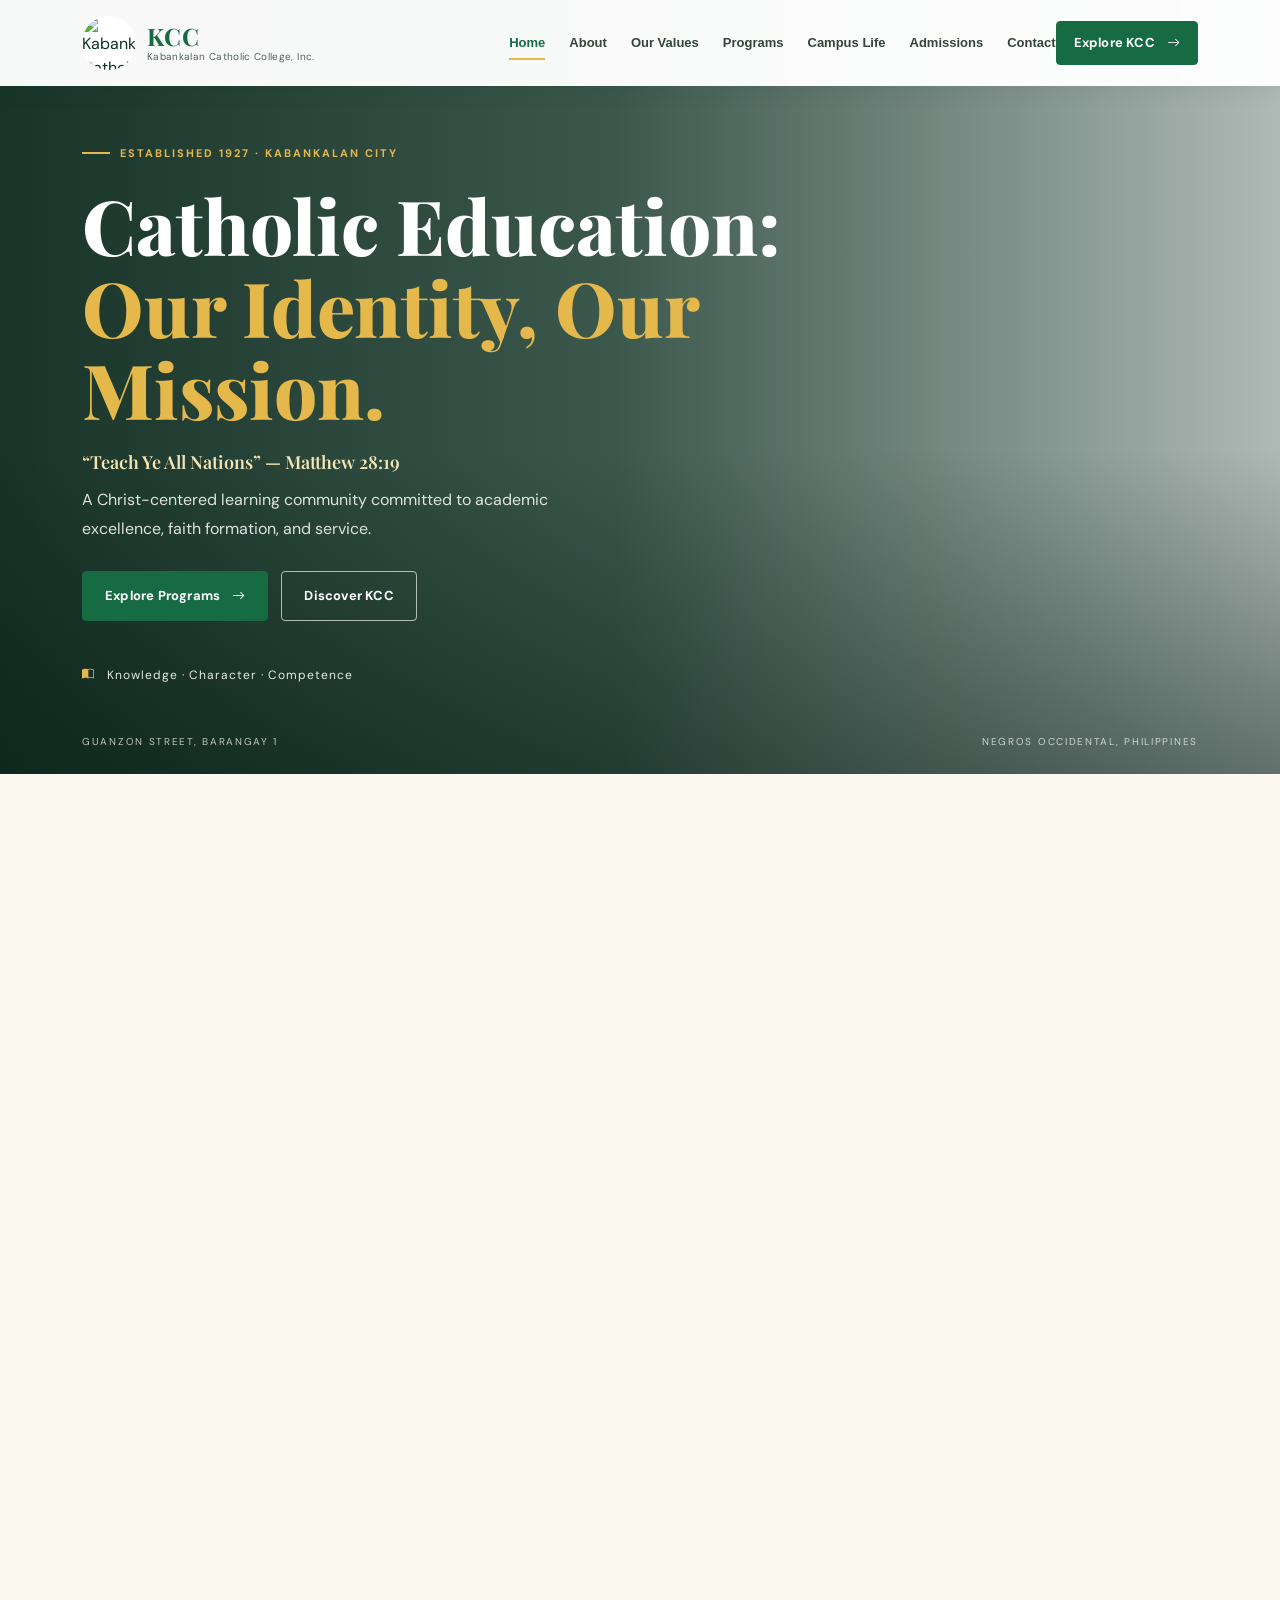
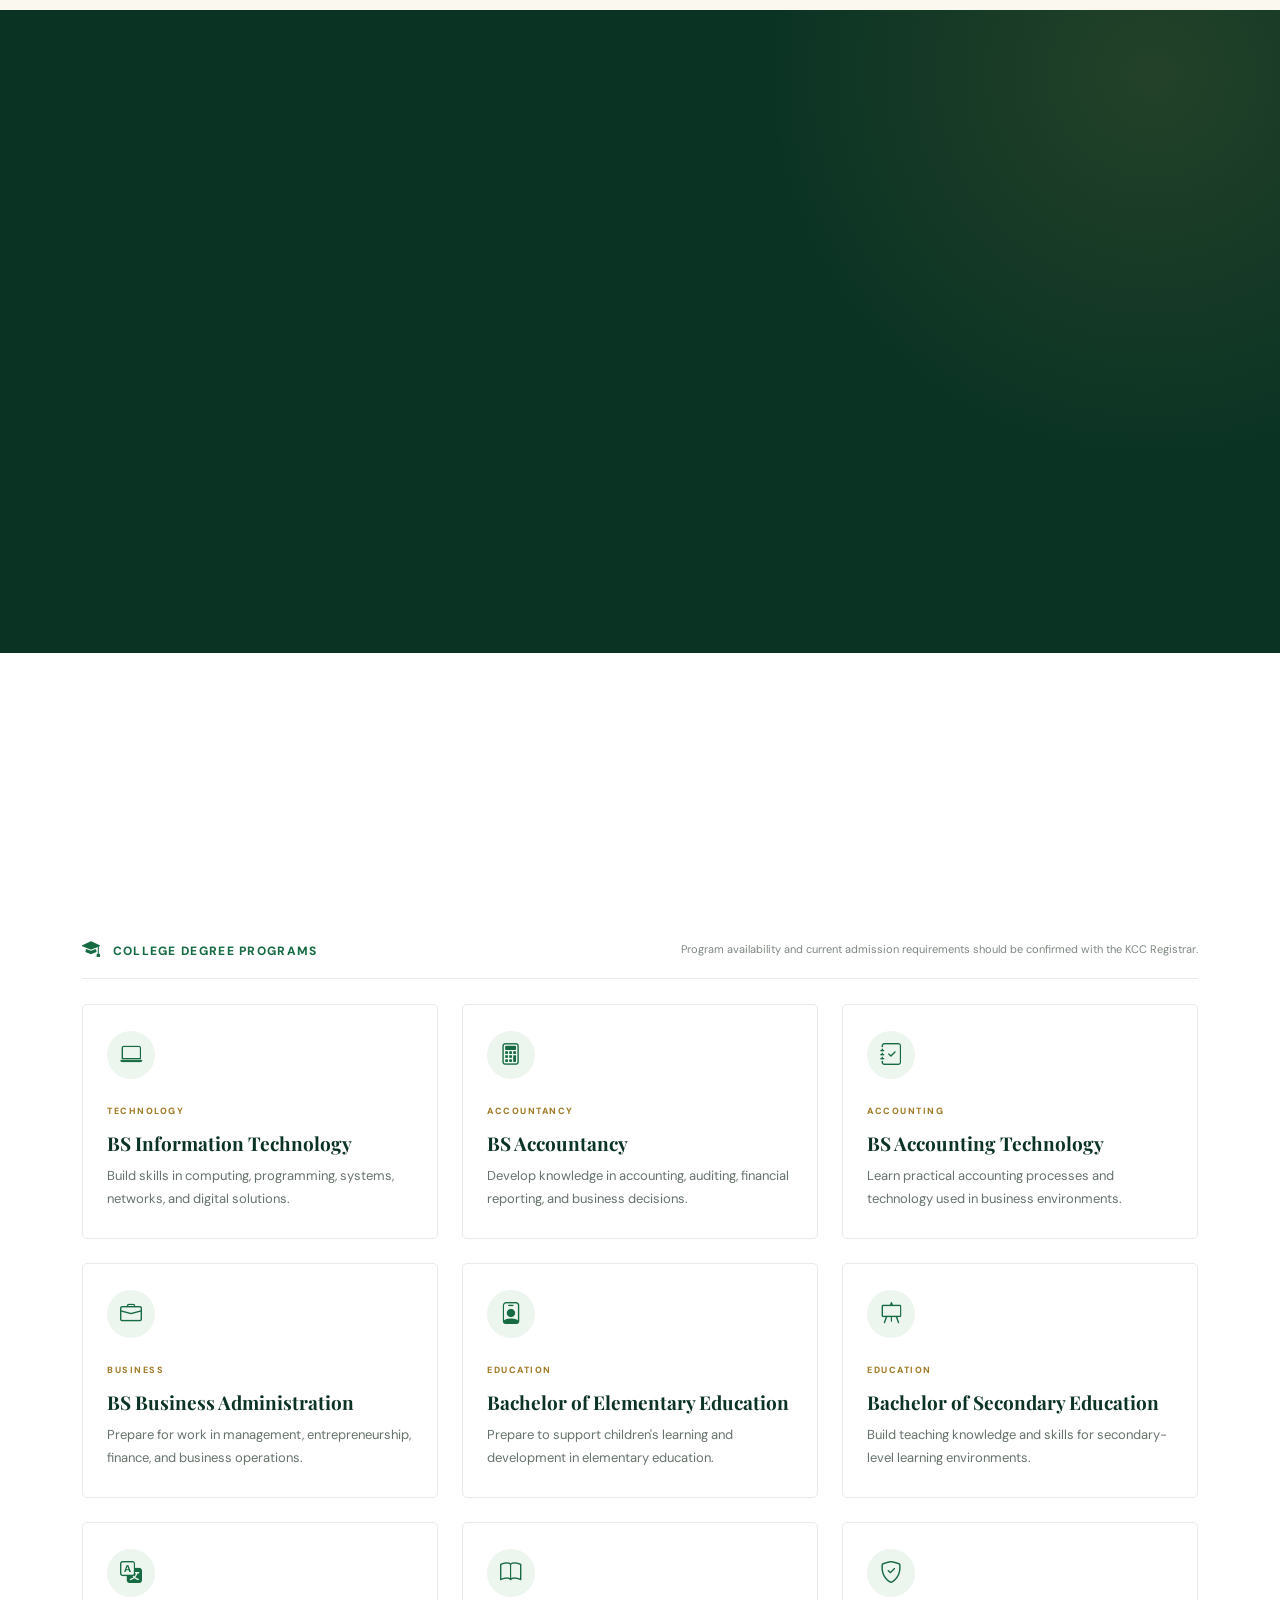
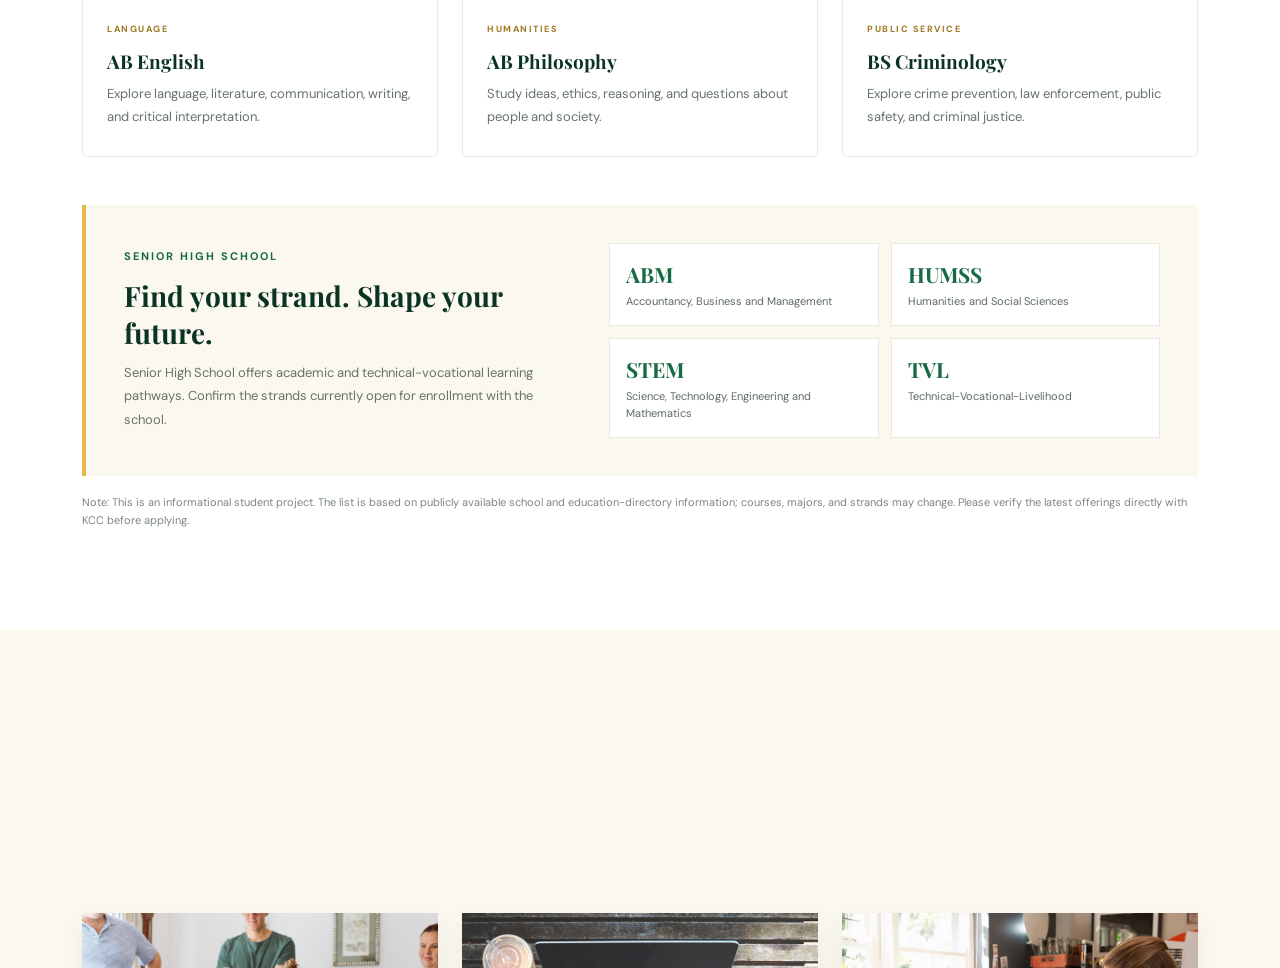
==== commit cba5454c: "update index" ====
--- a/about.html
+++ b/about.html
@@ -1,407 +1,13 @@
-<!DOCTYPE html>
+<!doctype html>
 <html lang="en">
-
 <head>
-  <meta charset="utf-8">
-  <meta content="width=device-width, initial-scale=1.0" name="viewport">
-  <title>About - Mentor Bootstrap Template</title>
-  <meta name="description" content="">
-  <meta name="keywords" content="">
-
-  <!-- Favicons -->
-  <link href="assets/img/favicon.png" rel="icon">
-  <link href="assets/img/apple-touch-icon.png" rel="apple-touch-icon">
-
-  <!-- Fonts -->
-  <link href="https://fonts.googleapis.com" rel="preconnect">
-  <link href="https://fonts.gstatic.com" rel="preconnect" crossorigin>
-  <link href="https://fonts.googleapis.com/css2?family=Open+Sans:ital,wght@0,300;0,400;0,500;0,600;0,700;0,800;1,300;1,400;1,500;1,600;1,700;1,800&family=Poppins:ital,wght@0,100;0,200;0,300;0,400;0,500;0,600;0,700;0,800;0,900;1,100;1,200;1,300;1,400;1,500;1,600;1,700;1,800;1,900&family=Raleway:ital,wght@0,100;0,200;0,300;0,400;0,500;0,600;0,700;0,800;0,900;1,100;1,200;1,300;1,400;1,500;1,600;1,700;1,800;1,900&display=swap" rel="stylesheet">
-
-  <!-- Vendor CSS Files -->
-  <link href="assets/vendor/bootstrap/css/bootstrap.min.css" rel="stylesheet">
-  <link href="assets/vendor/bootstrap-icons/bootstrap-icons.css" rel="stylesheet">
-  <link href="assets/vendor/aos/aos.css" rel="stylesheet">
-  <link href="assets/vendor/glightbox/css/glightbox.min.css" rel="stylesheet">
-  <link href="assets/vendor/swiper/swiper-bundle.min.css" rel="stylesheet">
-
-  <!-- Main CSS File -->
-  <link href="assets/css/main.css" rel="stylesheet">
-
-  <!-- =======================================================
-  * Template Name: Mentor
-  * Template URL: https://bootstrapmade.com/mentor-free-education-bootstrap-theme/
-  * Updated: Jul 07 2025 with Bootstrap v5.3.7
-  * Author: BootstrapMade.com
-  * License: https://bootstrapmade.com/license/
-  ======================================================== -->
+<meta charset="utf-8">
+<meta name="viewport" content="width=device-width, initial-scale=1">
+<meta http-equiv="refresh" content="0; url=index.html#about">
+<title>KCC | Kabankalan Catholic College</title>
+<link rel="canonical" href="index.html#about">
 </head>
-
-<body class="about-page">
-
-  <header id="header" class="header d-flex align-items-center sticky-top">
-    <div class="container-fluid container-xl position-relative d-flex align-items-center">
-
-      <a href="index.html" class="logo d-flex align-items-center me-auto">
-        <!-- Uncomment the line below if you also wish to use an image logo -->
-        <!-- <img src="assets/img/logo.webp" alt=""> -->
-        <h1 class="sitename">Mentor</h1>
-      </a>
-
-      <nav id="navmenu" class="navmenu">
-        <ul>
-          <li><a href="index.html">Home<br></a></li>
-          <li><a href="about.html" class="active">About</a></li>
-          <li><a href="courses.html">Courses</a></li>
-          <li><a href="trainers.html">Trainers</a></li>
-          <li><a href="events.html">Events</a></li>
-          <li><a href="pricing.html">Pricing</a></li>
-          <li class="dropdown"><a href="#"><span>Dropdown</span> <i class="bi bi-chevron-down toggle-dropdown"></i></a>
-            <ul>
-              <li><a href="#">Dropdown 1</a></li>
-              <li class="dropdown"><a href="#"><span>Deep Dropdown</span> <i class="bi bi-chevron-down toggle-dropdown"></i></a>
-                <ul>
-                  <li><a href="#">Deep Dropdown 1</a></li>
-                  <li><a href="#">Deep Dropdown 2</a></li>
-                  <li><a href="#">Deep Dropdown 3</a></li>
-                  <li><a href="#">Deep Dropdown 4</a></li>
-                  <li><a href="#">Deep Dropdown 5</a></li>
-                </ul>
-              </li>
-              <li><a href="#">Dropdown 2</a></li>
-              <li><a href="#">Dropdown 3</a></li>
-              <li><a href="#">Dropdown 4</a></li>
-            </ul>
-          </li>
-          <li><a href="contact.html">Contact</a></li>
-        </ul>
-        <i class="mobile-nav-toggle d-xl-none bi bi-list"></i>
-      </nav>
-
-      <a class="btn-getstarted" href="courses.html">Get Started</a>
-
-    </div>
-  </header>
-
-  <main class="main">
-
-    <!-- Page Title -->
-    <div class="page-title" data-aos="fade">
-      <div class="heading">
-        <div class="container">
-          <div class="row d-flex justify-content-center text-center">
-            <div class="col-lg-8">
-              <h1>About Us<br></h1>
-              <p class="mb-0">Odio et unde deleniti. Deserunt numquam exercitationem. Officiis quo odio sint voluptas consequatur ut a odio voluptatem. Sit dolorum debitis veritatis natus dolores. Quasi ratione sint. Sit quaerat ipsum dolorem.</p>
-            </div>
-          </div>
-        </div>
-      </div>
-      <nav class="breadcrumbs">
-        <div class="container">
-          <ol>
-            <li><a href="index.html">Home</a></li>
-            <li class="current">About Us<br></li>
-          </ol>
-        </div>
-      </nav>
-    </div><!-- End Page Title -->
-
-    <!-- About Us Section -->
-    <section id="about-us" class="section about-us">
-
-      <div class="container">
-
-        <div class="row gy-4">
-
-          <div class="col-lg-6 order-1 order-lg-2" data-aos="fade-up" data-aos-delay="100">
-            <img src="assets/img/about/about-1.webp" class="img-fluid" alt="">
-          </div>
-
-          <div class="col-lg-6 order-2 order-lg-1 content" data-aos="fade-up" data-aos-delay="200">
-            <h3>Voluptatem dignissimos provident quasi corporis</h3>
-            <p class="fst-italic">
-              Lorem ipsum dolor sit amet, consectetur adipiscing elit, sed do eiusmod tempor incididunt ut labore et dolore
-              magna aliqua.
-            </p>
-            <ul>
-              <li><i class="bi bi-check-circle"></i> <span>Ullamco laboris nisi ut aliquip ex ea commodo consequat.</span></li>
-              <li><i class="bi bi-check-circle"></i> <span>Duis aute irure dolor in reprehenderit in voluptate velit.</span></li>
-              <li><i class="bi bi-check-circle"></i> <span>Ullamco laboris nisi ut aliquip ex ea commodo consequat. Duis aute irure dolor in reprehenderit in voluptate trideta storacalaperda mastiro dolore eu fugiat nulla pariatur.</span></li>
-            </ul>
-          </div>
-
-        </div>
-
-      </div>
-
-    </section><!-- /About Us Section -->
-
-    <!-- Counts Section -->
-    <section id="counts" class="section counts light-background">
-
-      <div class="container" data-aos="fade-up" data-aos-delay="100">
-
-        <div class="row gy-4">
-
-          <div class="col-lg-3 col-md-6">
-            <div class="stats-item text-center w-100 h-100">
-              <span data-purecounter-start="0" data-purecounter-end="1232" data-purecounter-duration="1" class="purecounter"></span>
-              <p>Students</p>
-            </div>
-          </div><!-- End Stats Item -->
-
-          <div class="col-lg-3 col-md-6">
-            <div class="stats-item text-center w-100 h-100">
-              <span data-purecounter-start="0" data-purecounter-end="64" data-purecounter-duration="1" class="purecounter"></span>
-              <p>Courses</p>
-            </div>
-          </div><!-- End Stats Item -->
-
-          <div class="col-lg-3 col-md-6">
-            <div class="stats-item text-center w-100 h-100">
-              <span data-purecounter-start="0" data-purecounter-end="42" data-purecounter-duration="1" class="purecounter"></span>
-              <p>Events</p>
-            </div>
-          </div><!-- End Stats Item -->
-
-          <div class="col-lg-3 col-md-6">
-            <div class="stats-item text-center w-100 h-100">
-              <span data-purecounter-start="0" data-purecounter-end="24" data-purecounter-duration="1" class="purecounter"></span>
-              <p>Trainers</p>
-            </div>
-          </div><!-- End Stats Item -->
-
-        </div>
-
-      </div>
-
-    </section><!-- /Counts Section -->
-
-    <!-- Testimonials Section -->
-    <section id="testimonials" class="testimonials section">
-
-      <!-- Section Title -->
-      <div class="container section-title" data-aos="fade-up">
-        <h2>Testimonials</h2>
-        <p>What are they saying</p>
-      </div><!-- End Section Title -->
-
-      <div class="container" data-aos="fade-up" data-aos-delay="100">
-
-        <div class="swiper init-swiper">
-          <script type="application/json" class="swiper-config">
-            {
-              "loop": true,
-              "speed": 600,
-              "autoplay": {
-                "delay": 5000
-              },
-              "slidesPerView": "auto",
-              "pagination": {
-                "el": ".swiper-pagination",
-                "type": "bullets",
-                "clickable": true
-              },
-              "breakpoints": {
-                "320": {
-                  "slidesPerView": 1,
-                  "spaceBetween": 40
-                },
-                "1200": {
-                  "slidesPerView": 2,
-                  "spaceBetween": 20
-                }
-              }
-            }
-          </script>
-          <div class="swiper-wrapper">
-
-            <div class="swiper-slide">
-              <div class="testimonial-wrap">
-                <div class="testimonial-item">
-                  <img src="assets/img/person/person-m-9.webp" class="testimonial-img" alt="">
-                  <h3>Saul Goodman</h3>
-                  <h4>Ceo &amp; Founder</h4>
-                  <div class="stars">
-                    <i class="bi bi-star-fill"></i><i class="bi bi-star-fill"></i><i class="bi bi-star-fill"></i><i class="bi bi-star-fill"></i><i class="bi bi-star-fill"></i>
-                  </div>
-                  <p>
-                    <i class="bi bi-quote quote-icon-left"></i>
-                    <span>Proin iaculis purus consequat sem cure digni ssim donec porttitora entum suscipit rhoncus. Accusantium quam, ultricies eget id, aliquam eget nibh et. Maecen aliquam, risus at semper.</span>
-                    <i class="bi bi-quote quote-icon-right"></i>
-                  </p>
-                </div>
-              </div>
-            </div><!-- End testimonial item -->
-
-            <div class="swiper-slide">
-              <div class="testimonial-wrap">
-                <div class="testimonial-item">
-                  <img src="assets/img/person/person-f-5.webp" class="testimonial-img" alt="">
-                  <h3>Sara Wilsson</h3>
-                  <h4>Designer</h4>
-                  <div class="stars">
-                    <i class="bi bi-star-fill"></i><i class="bi bi-star-fill"></i><i class="bi bi-star-fill"></i><i class="bi bi-star-fill"></i><i class="bi bi-star-fill"></i>
-                  </div>
-                  <p>
-                    <i class="bi bi-quote quote-icon-left"></i>
-                    <span>Export tempor illum tamen malis malis eram quae irure esse labore quem cillum quid cillum eram malis quorum velit fore eram velit sunt aliqua noster fugiat irure amet legam anim culpa.</span>
-                    <i class="bi bi-quote quote-icon-right"></i>
-                  </p>
-                </div>
-              </div>
-            </div><!-- End testimonial item -->
-
-            <div class="swiper-slide">
-              <div class="testimonial-wrap">
-                <div class="testimonial-item">
-                  <img src="assets/img/person/person-f-12.webp" class="testimonial-img" alt="">
-                  <h3>Jena Karlis</h3>
-                  <h4>Store Owner</h4>
-                  <div class="stars">
-                    <i class="bi bi-star-fill"></i><i class="bi bi-star-fill"></i><i class="bi bi-star-fill"></i><i class="bi bi-star-fill"></i><i class="bi bi-star-fill"></i>
-                  </div>
-                  <p>
-                    <i class="bi bi-quote quote-icon-left"></i>
-                    <span>Enim nisi quem export duis labore cillum quae magna enim sint quorum nulla quem veniam duis minim tempor labore quem eram duis noster aute amet eram fore quis sint minim.</span>
-                    <i class="bi bi-quote quote-icon-right"></i>
-                  </p>
-                </div>
-              </div>
-            </div><!-- End testimonial item -->
-
-            <div class="swiper-slide">
-              <div class="testimonial-wrap">
-                <div class="testimonial-item">
-                  <img src="assets/img/person/person-m-12.webp" class="testimonial-img" alt="">
-                  <h3>Matt Brandon</h3>
-                  <h4>Freelancer</h4>
-                  <div class="stars">
-                    <i class="bi bi-star-fill"></i><i class="bi bi-star-fill"></i><i class="bi bi-star-fill"></i><i class="bi bi-star-fill"></i><i class="bi bi-star-fill"></i>
-                  </div>
-                  <p>
-                    <i class="bi bi-quote quote-icon-left"></i>
-                    <span>Fugiat enim eram quae cillum dolore dolor amet nulla culpa multos export minim fugiat minim velit minim dolor enim duis veniam ipsum anim magna sunt elit fore quem dolore labore illum veniam.</span>
-                    <i class="bi bi-quote quote-icon-right"></i>
-                  </p>
-                </div>
-              </div>
-            </div><!-- End testimonial item -->
-
-            <div class="swiper-slide">
-              <div class="testimonial-wrap">
-                <div class="testimonial-item">
-                  <img src="assets/img/person/person-m-13.webp" class="testimonial-img" alt="">
-                  <h3>John Larson</h3>
-                  <h4>Entrepreneur</h4>
-                  <div class="stars">
-                    <i class="bi bi-star-fill"></i><i class="bi bi-star-fill"></i><i class="bi bi-star-fill"></i><i class="bi bi-star-fill"></i><i class="bi bi-star-fill"></i>
-                  </div>
-                  <p>
-                    <i class="bi bi-quote quote-icon-left"></i>
-                    <span>Quis quorum aliqua sint quem legam fore sunt eram irure aliqua veniam tempor noster veniam enim culpa labore duis sunt culpa nulla illum cillum fugiat legam esse veniam culpa fore nisi cillum quid.</span>
-                    <i class="bi bi-quote quote-icon-right"></i>
-                  </p>
-                </div>
-              </div>
-            </div><!-- End testimonial item -->
-
-          </div>
-          <div class="swiper-pagination"></div>
-        </div>
-
-      </div>
-
-    </section><!-- /Testimonials Section -->
-
-  </main>
-
-  <footer id="footer" class="footer position-relative light-background">
-
-    <div class="container footer-top">
-      <div class="row gy-4">
-        <div class="col-lg-4 col-md-6 footer-about">
-          <a href="index.html" class="logo d-flex align-items-center">
-            <span class="sitename">Mentor</span>
-          </a>
-          <div class="footer-contact pt-3">
-            <p>A108 Adam Street</p>
-            <p>New York, NY 535022</p>
-            <p class="mt-3"><strong>Phone:</strong> <span>+1 5589 55488 55</span></p>
-            <p><strong>Email:</strong> <span>info@example.com</span></p>
-          </div>
-          <div class="social-links d-flex mt-4">
-            <a href=""><i class="bi bi-twitter-x"></i></a>
-            <a href=""><i class="bi bi-facebook"></i></a>
-            <a href=""><i class="bi bi-instagram"></i></a>
-            <a href=""><i class="bi bi-linkedin"></i></a>
-          </div>
-        </div>
-
-        <div class="col-lg-2 col-md-3 footer-links">
-          <h4>Useful Links</h4>
-          <ul>
-            <li><a href="#">Home</a></li>
-            <li><a href="#">About us</a></li>
-            <li><a href="#">Services</a></li>
-            <li><a href="#">Terms of service</a></li>
-            <li><a href="#">Privacy policy</a></li>
-          </ul>
-        </div>
-
-        <div class="col-lg-2 col-md-3 footer-links">
-          <h4>Our Services</h4>
-          <ul>
-            <li><a href="#">Web Design</a></li>
-            <li><a href="#">Web Development</a></li>
-            <li><a href="#">Product Management</a></li>
-            <li><a href="#">Marketing</a></li>
-            <li><a href="#">Graphic Design</a></li>
-          </ul>
-        </div>
-
-        <div class="col-lg-4 col-md-12 footer-newsletter">
-          <h4>Our Newsletter</h4>
-          <p>Subscribe to our newsletter and receive the latest news about our products and services!</p>
-          <form action="#" method="post" class="email-form">
-            <div class="newsletter-form"><input type="email" name="email"><input type="submit" value="Subscribe"></div>
-            <div class="loading">Loading</div>
-            <div class="error-message"></div>
-            <div class="sent-message">Your subscription request has been sent. Thank you!</div>
-          </form>
-        </div>
-
-      </div>
-    </div>
-
-    <div class="container copyright text-center mt-4">
-      <p>© <span>Copyright</span> <strong class="px-1 sitename">Mentor</strong> <span>All Rights Reserved</span></p>
-      <div class="credits">
-        <!-- All the links in the footer should remain intact. -->
-        <!-- You can delete the links only if you've purchased the pro version. -->
-        <!-- Licensing information: https://bootstrapmade.com/license/ -->
-        Designed by <a href="https://bootstrapmade.com/">BootstrapMade</a> | <a href="https://bootstrapmade.com/tools/">DevTools</a>
-      </div>
-    </div>
-
-  </footer>
-
-  <!-- Scroll Top -->
-  <a href="#" id="scroll-top" class="scroll-top d-flex align-items-center justify-content-center"><i class="bi bi-arrow-up-short"></i></a>
-
-  <!-- Preloader -->
-  <div id="preloader"></div>
-
-  <!-- Vendor JS Files -->
-  <script src="assets/vendor/bootstrap/js/bootstrap.bundle.min.js"></script>
-  <script src="assets/vendor/aos/aos.js"></script>
-  <script src="assets/vendor/glightbox/js/glightbox.min.js"></script>
-  <script src="assets/vendor/purecounter/purecounter_vanilla.js"></script>
-  <script src="assets/vendor/swiper/swiper-bundle.min.js"></script>
-
-  <!-- Main JS File -->
-  <script src="assets/js/main.js"></script>
-
+<body>
+<p>Redirecting to the <a href="index.html#about">KCC website</a>…</p>
 </body>
-
 </html>
